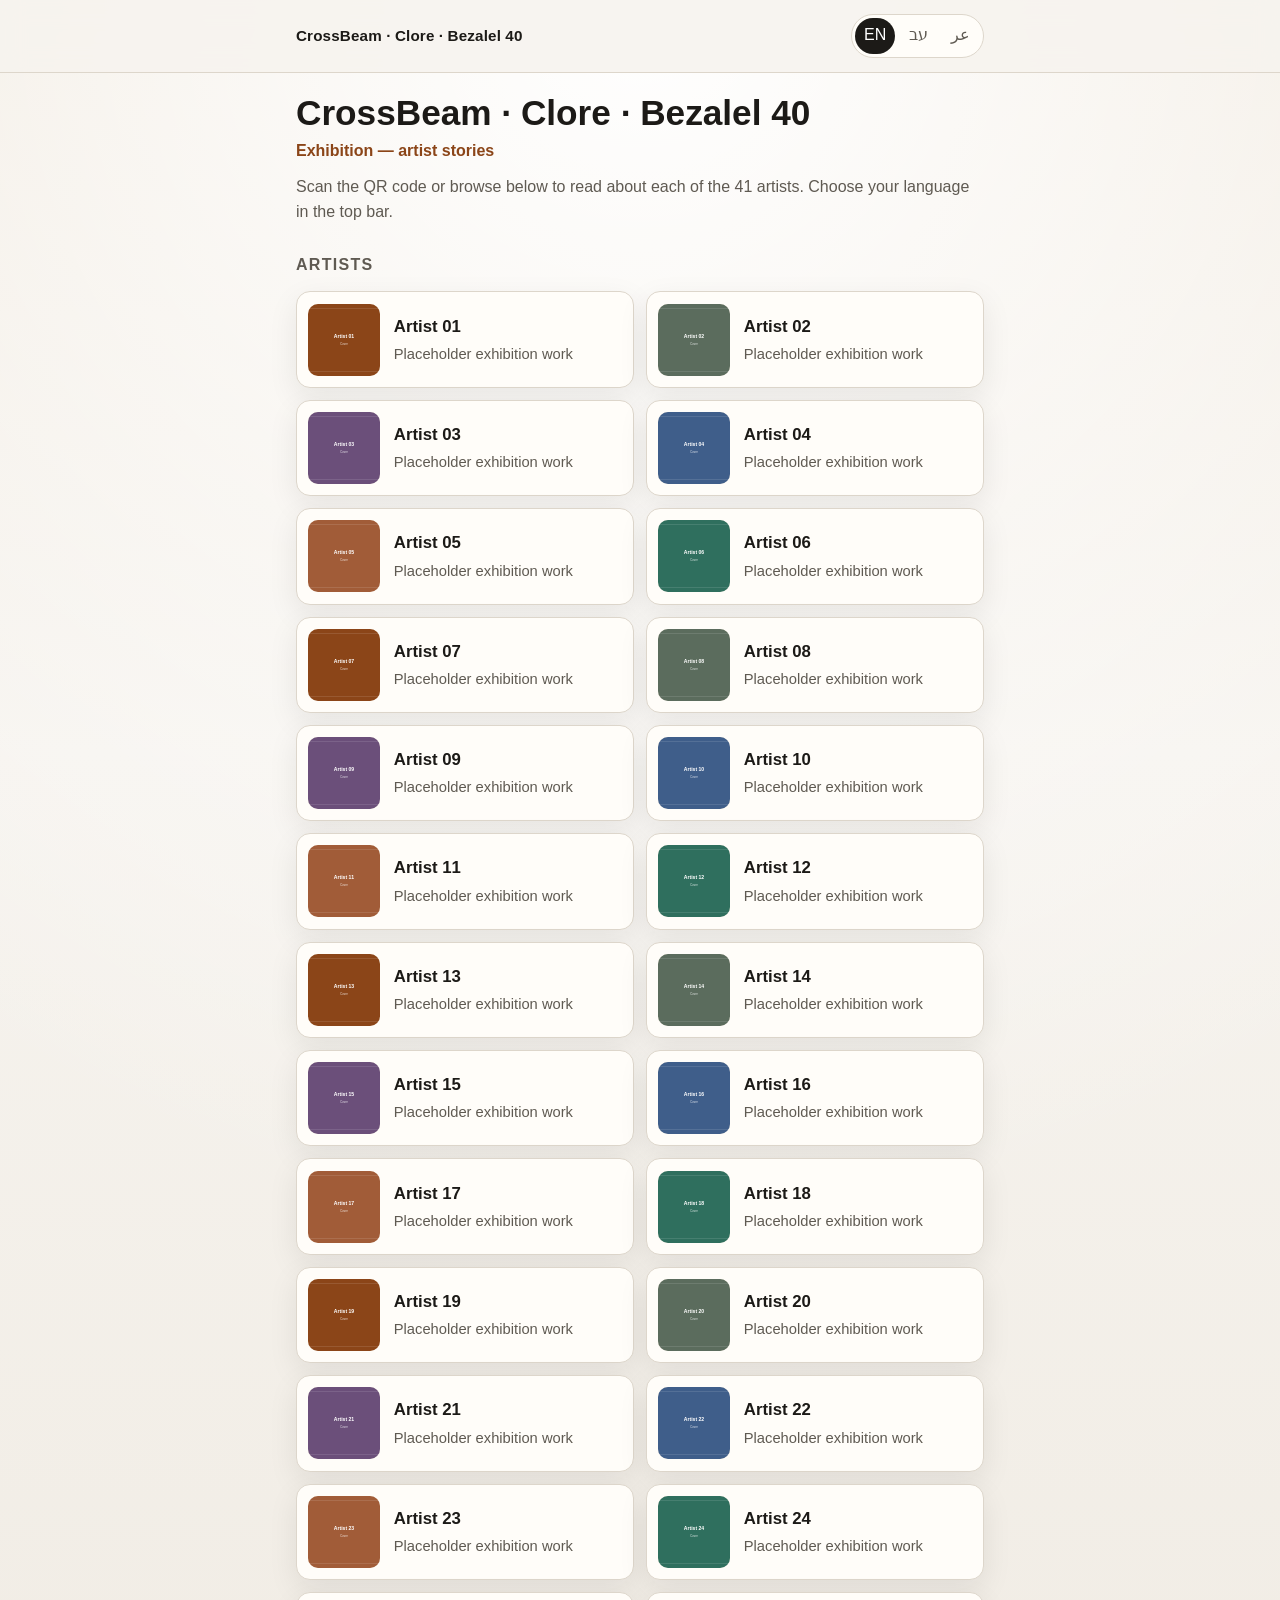
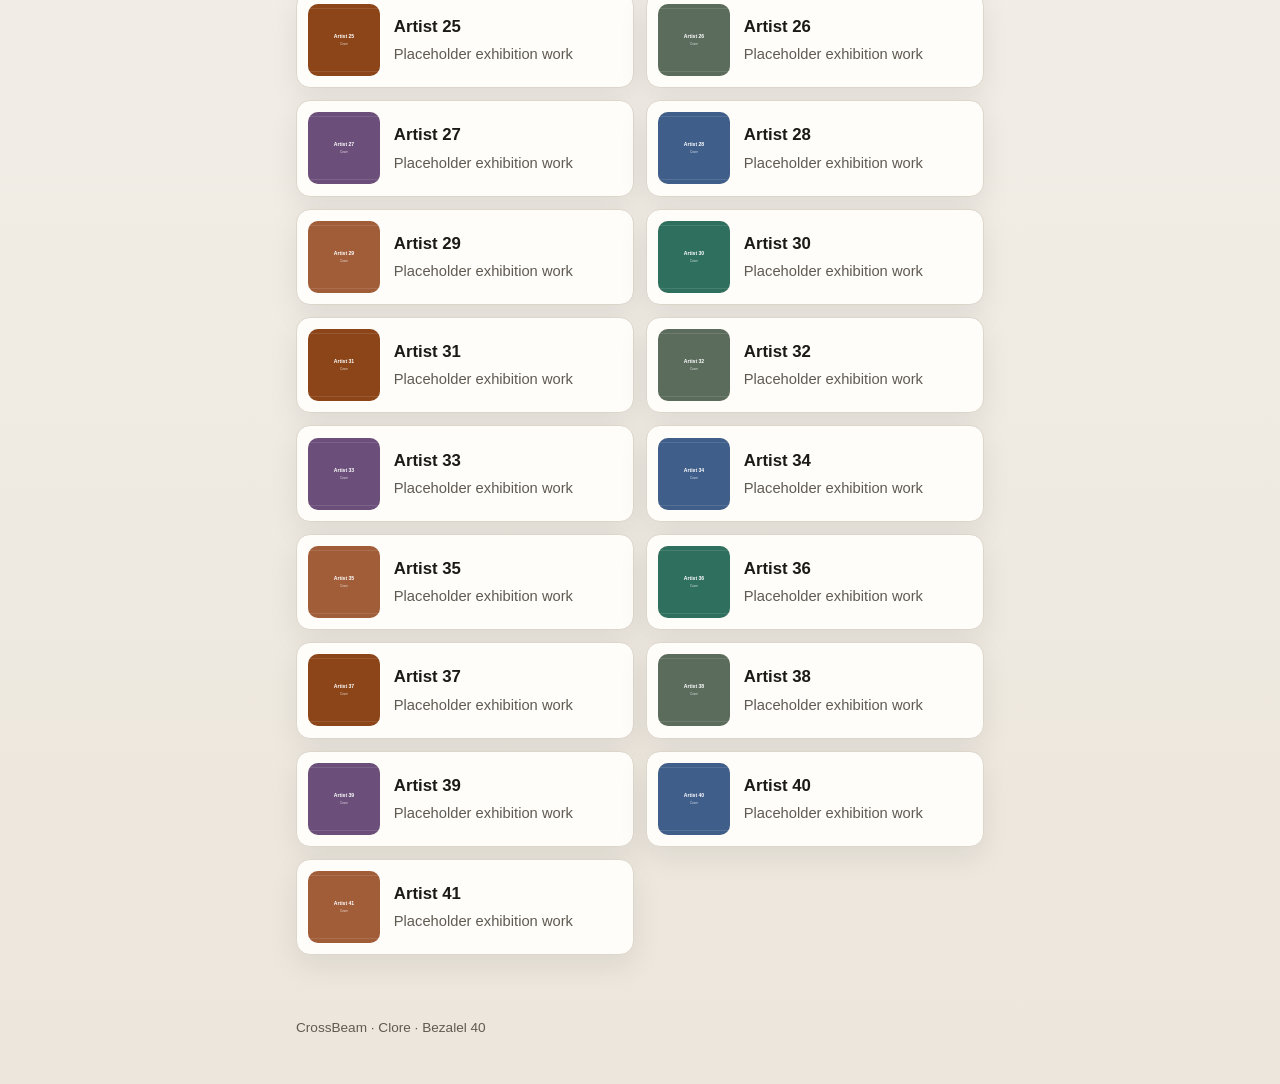
==== index.html @ 84e54af9 "Add exhibition site with multilingual artist pages. Mobile-first public site for 41 placeholder arti" ====
<!DOCTYPE html>
<html lang="en" dir="ltr">
  <head>
    <meta charset="utf-8" />
    <meta name="viewport" content="width=device-width, initial-scale=1" />
    <meta name="description" content="CrossBeam · Clore · Bezalel 40 — exhibition artists" />
    <title>CrossBeam · Clore · Bezalel 40</title>
    <link rel="stylesheet" href="css/styles.css" />
  </head>
  <body>
    <a class="skip-link" href="#main">Skip to content</a>

    <header class="site-header">
      <div class="header-inner">
        <a class="brand" href="./" data-i18n="name">CrossBeam · Clore · Bezalel 40</a>
        <nav class="lang-switch" aria-label="Language">
          <button type="button" data-lang="en" aria-pressed="true">EN</button>
          <button type="button" data-lang="he" aria-pressed="false">עב</button>
          <button type="button" data-lang="ar" aria-pressed="false">عر</button>
        </nav>
      </div>
    </header>

    <main id="main" class="page">
      <p class="loading" data-i18n="loading">Loading…</p>
    </main>

    <footer class="site-footer">
      <p data-i18n="name">CrossBeam · Clore · Bezalel 40</p>
    </footer>

    <script src="js/app.js" type="module"></script>
  </body>
</html>
---- css/styles.css ----
:root {
  --bg: #f6f3ee;
  --surface: #fffdf9;
  --ink: #1c1a17;
  --muted: #5f5a52;
  --line: #ddd6cb;
  --accent: #8b4518;
  --accent-soft: #f0e4d4;
  --radius: 14px;
  --shadow: 0 10px 30px rgba(28, 26, 23, 0.08);
  --max: 720px;
  --font: "Segoe UI", "Helvetica Neue", Arial, "Noto Sans", "Noto Sans Hebrew",
    "Noto Sans Arabic", sans-serif;
}

*,
*::before,
*::after {
  box-sizing: border-box;
}

html {
  scroll-behavior: smooth;
}

body {
  margin: 0;
  min-height: 100vh;
  font-family: var(--font);
  color: var(--ink);
  background:
    radial-gradient(circle at top, #fff 0%, transparent 45%),
    linear-gradient(180deg, #efe7db 0%, var(--bg) 28%, #ece6dc 100%);
  line-height: 1.55;
}

img {
  display: block;
  max-width: 100%;
  height: auto;
}

a {
  color: inherit;
  text-decoration: none;
}

button {
  font: inherit;
}

.skip-link {
  position: absolute;
  inset-inline-start: 1rem;
  top: -3rem;
  background: var(--ink);
  color: white;
  padding: 0.5rem 0.75rem;
  border-radius: 8px;
  z-index: 20;
}

.skip-link:focus {
  top: 1rem;
}

.site-header {
  position: sticky;
  top: 0;
  z-index: 10;
  backdrop-filter: blur(12px);
  background: rgba(246, 243, 238, 0.88);
  border-bottom: 1px solid var(--line);
}

.header-inner {
  max-width: var(--max);
  margin: 0 auto;
  padding: 0.85rem 1rem;
  display: flex;
  align-items: center;
  justify-content: space-between;
  gap: 0.75rem;
}

.brand {
  font-weight: 700;
  font-size: 0.95rem;
  letter-spacing: 0.01em;
}

.lang-switch {
  display: inline-flex;
  gap: 0.25rem;
  padding: 0.2rem;
  border: 1px solid var(--line);
  border-radius: 999px;
  background: var(--surface);
}

.lang-switch button {
  border: 0;
  background: transparent;
  color: var(--muted);
  min-width: 2.4rem;
  padding: 0.35rem 0.55rem;
  border-radius: 999px;
  cursor: pointer;
}

.lang-switch button[aria-pressed="true"] {
  background: var(--ink);
  color: white;
}

.page {
  max-width: var(--max);
  margin: 0 auto;
  padding: 1.25rem 1rem 3rem;
}

.hero {
  margin-bottom: 1.5rem;
}

.hero h1 {
  margin: 0 0 0.35rem;
  font-size: clamp(1.6rem, 6vw, 2.2rem);
  line-height: 1.15;
}

.tagline {
  margin: 0 0 0.75rem;
  color: var(--accent);
  font-weight: 600;
}

.intro {
  margin: 0;
  color: var(--muted);
}

.section-title {
  margin: 1.75rem 0 0.85rem;
  font-size: 1rem;
  text-transform: uppercase;
  letter-spacing: 0.08em;
  color: var(--muted);
}

.artist-grid {
  list-style: none;
  margin: 0;
  padding: 0;
  display: grid;
  gap: 0.75rem;
}

.artist-card {
  display: grid;
  grid-template-columns: 4.5rem 1fr;
  gap: 0.85rem;
  align-items: center;
  padding: 0.7rem;
  background: var(--surface);
  border: 1px solid var(--line);
  border-radius: var(--radius);
  box-shadow: var(--shadow);
}

.artist-card:hover,
.artist-card:focus-visible {
  border-color: #c9b59a;
  outline: none;
}

.artist-card img,
.cover-frame img,
.gallery img {
  width: 100%;
  aspect-ratio: 1;
  object-fit: cover;
  border-radius: 10px;
  background: var(--accent-soft);
}

.artist-card h2 {
  margin: 0 0 0.2rem;
  font-size: 1.05rem;
}

.artist-card p {
  margin: 0;
  color: var(--muted);
  font-size: 0.92rem;
}

.back-link {
  display: inline-flex;
  align-items: center;
  gap: 0.35rem;
  margin-bottom: 1rem;
  color: var(--muted);
  font-size: 0.95rem;
}

.cover-frame {
  margin: 0 0 1.25rem;
  border-radius: calc(var(--radius) + 4px);
  overflow: hidden;
  border: 1px solid var(--line);
  background: var(--accent-soft);
  box-shadow: var(--shadow);
}

.cover-frame img {
  aspect-ratio: 4 / 3;
  border-radius: 0;
}

.artist-page h1 {
  margin: 0 0 0.35rem;
  font-size: clamp(1.7rem, 6vw, 2.4rem);
  line-height: 1.15;
}

.subtitle {
  margin: 0 0 1.25rem;
  color: var(--accent);
  font-size: 1.05rem;
  font-weight: 600;
}

.bio,
.body-text {
  margin: 0 0 1.25rem;
}

.bio {
  padding: 1rem;
  background: var(--surface);
  border: 1px solid var(--line);
  border-radius: var(--radius);
}

.label {
  display: block;
  margin-bottom: 0.35rem;
  font-size: 0.78rem;
  letter-spacing: 0.08em;
  text-transform: uppercase;
  color: var(--muted);
}

.body-text p {
  margin: 0 0 1rem;
}

.gallery {
  display: grid;
  gap: 0.75rem;
}

.gallery img {
  aspect-ratio: 4 / 3;
  border-radius: var(--radius);
  border: 1px solid var(--line);
}

.loading,
.error {
  color: var(--muted);
  padding: 2rem 0;
}

.site-footer {
  max-width: var(--max);
  margin: 0 auto;
  padding: 0 1rem 2rem;
  color: var(--muted);
  font-size: 0.85rem;
}

@media (min-width: 640px) {
  .artist-grid {
    grid-template-columns: 1fr 1fr;
  }

  .gallery {
    grid-template-columns: 1fr 1fr;
  }
}
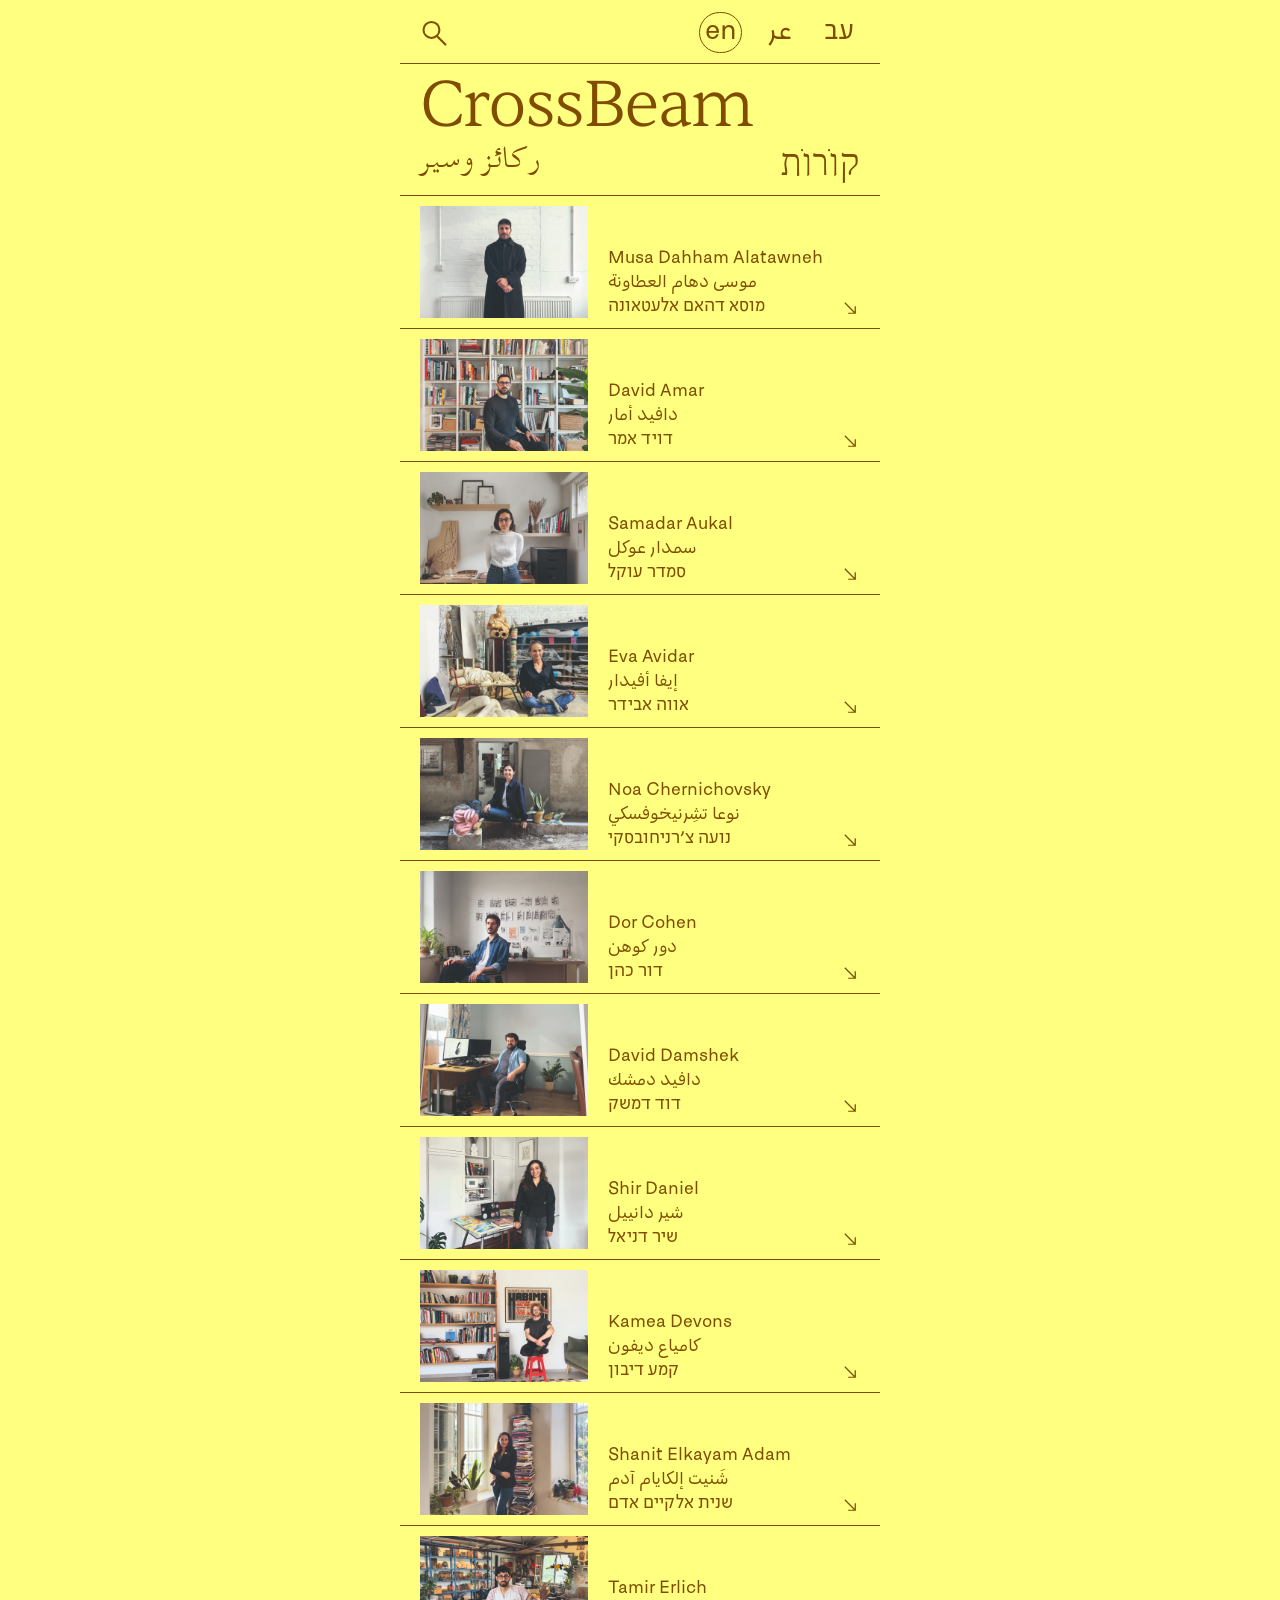
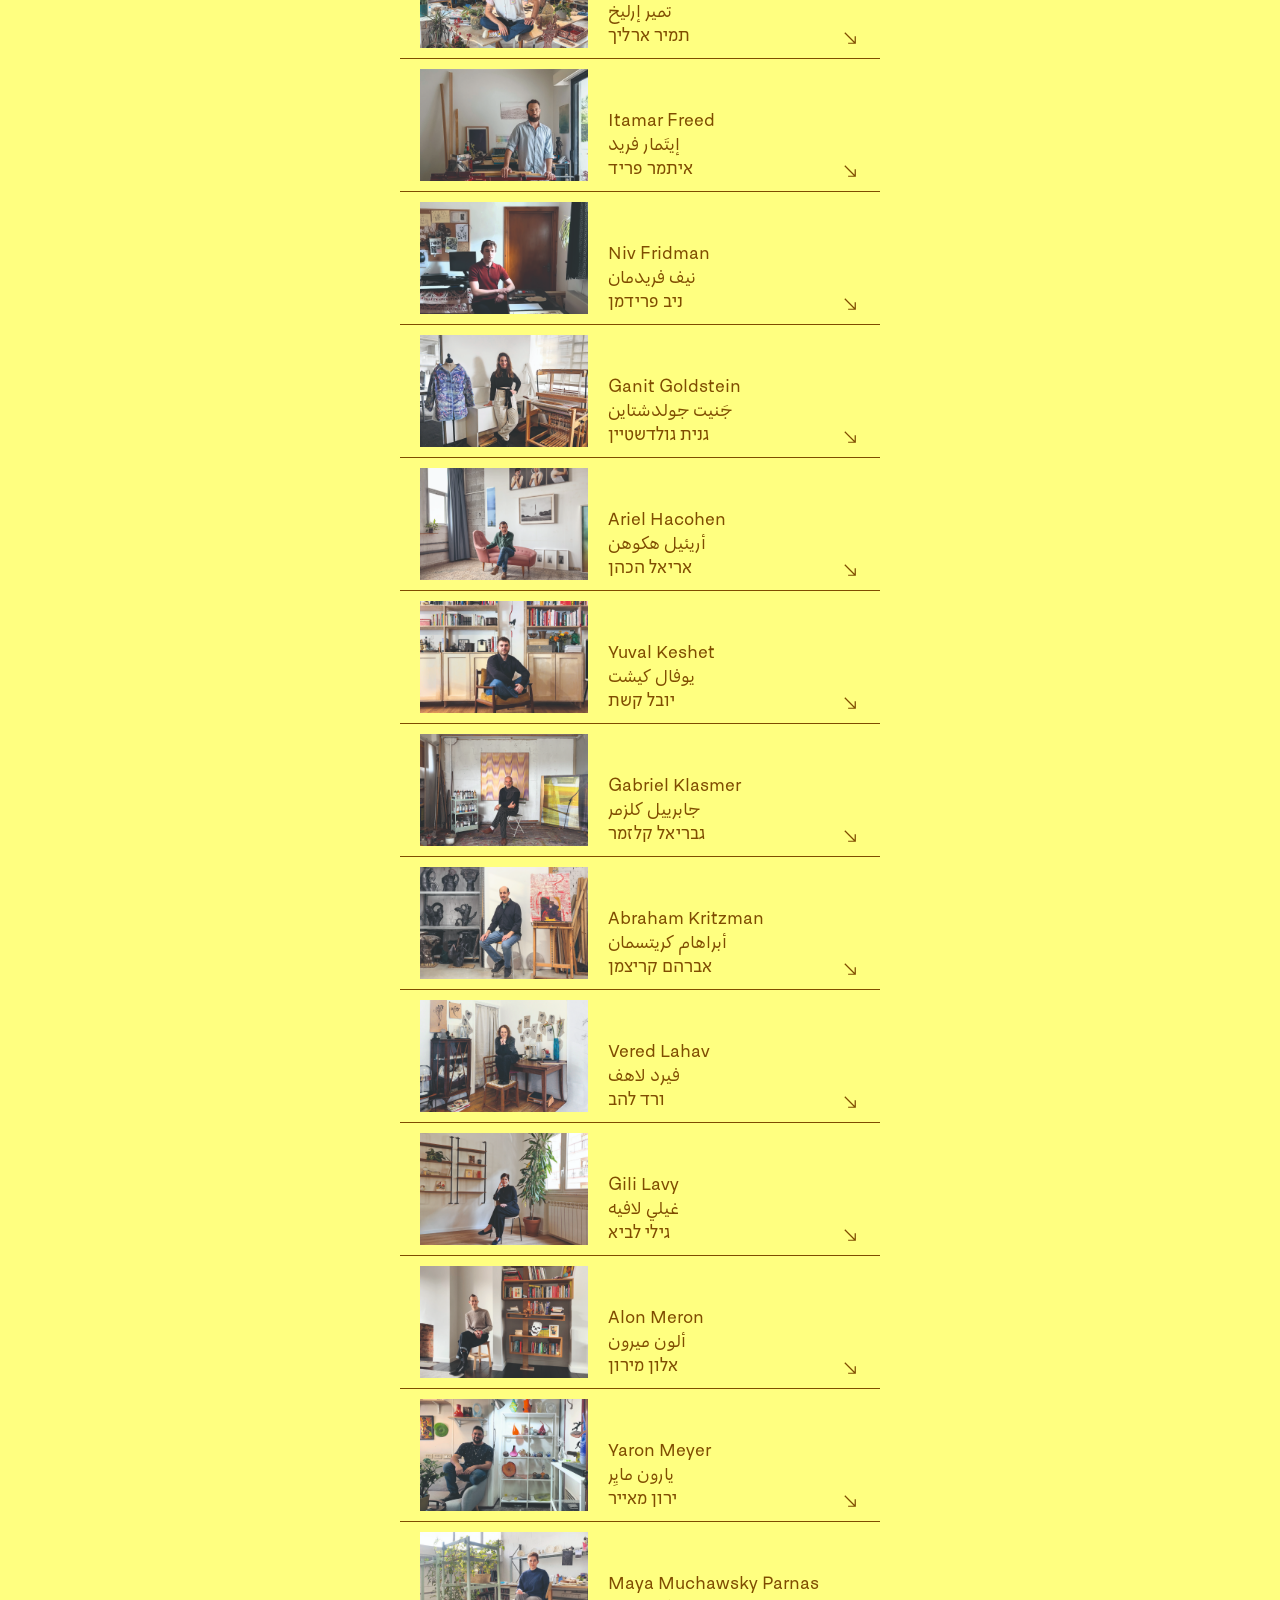
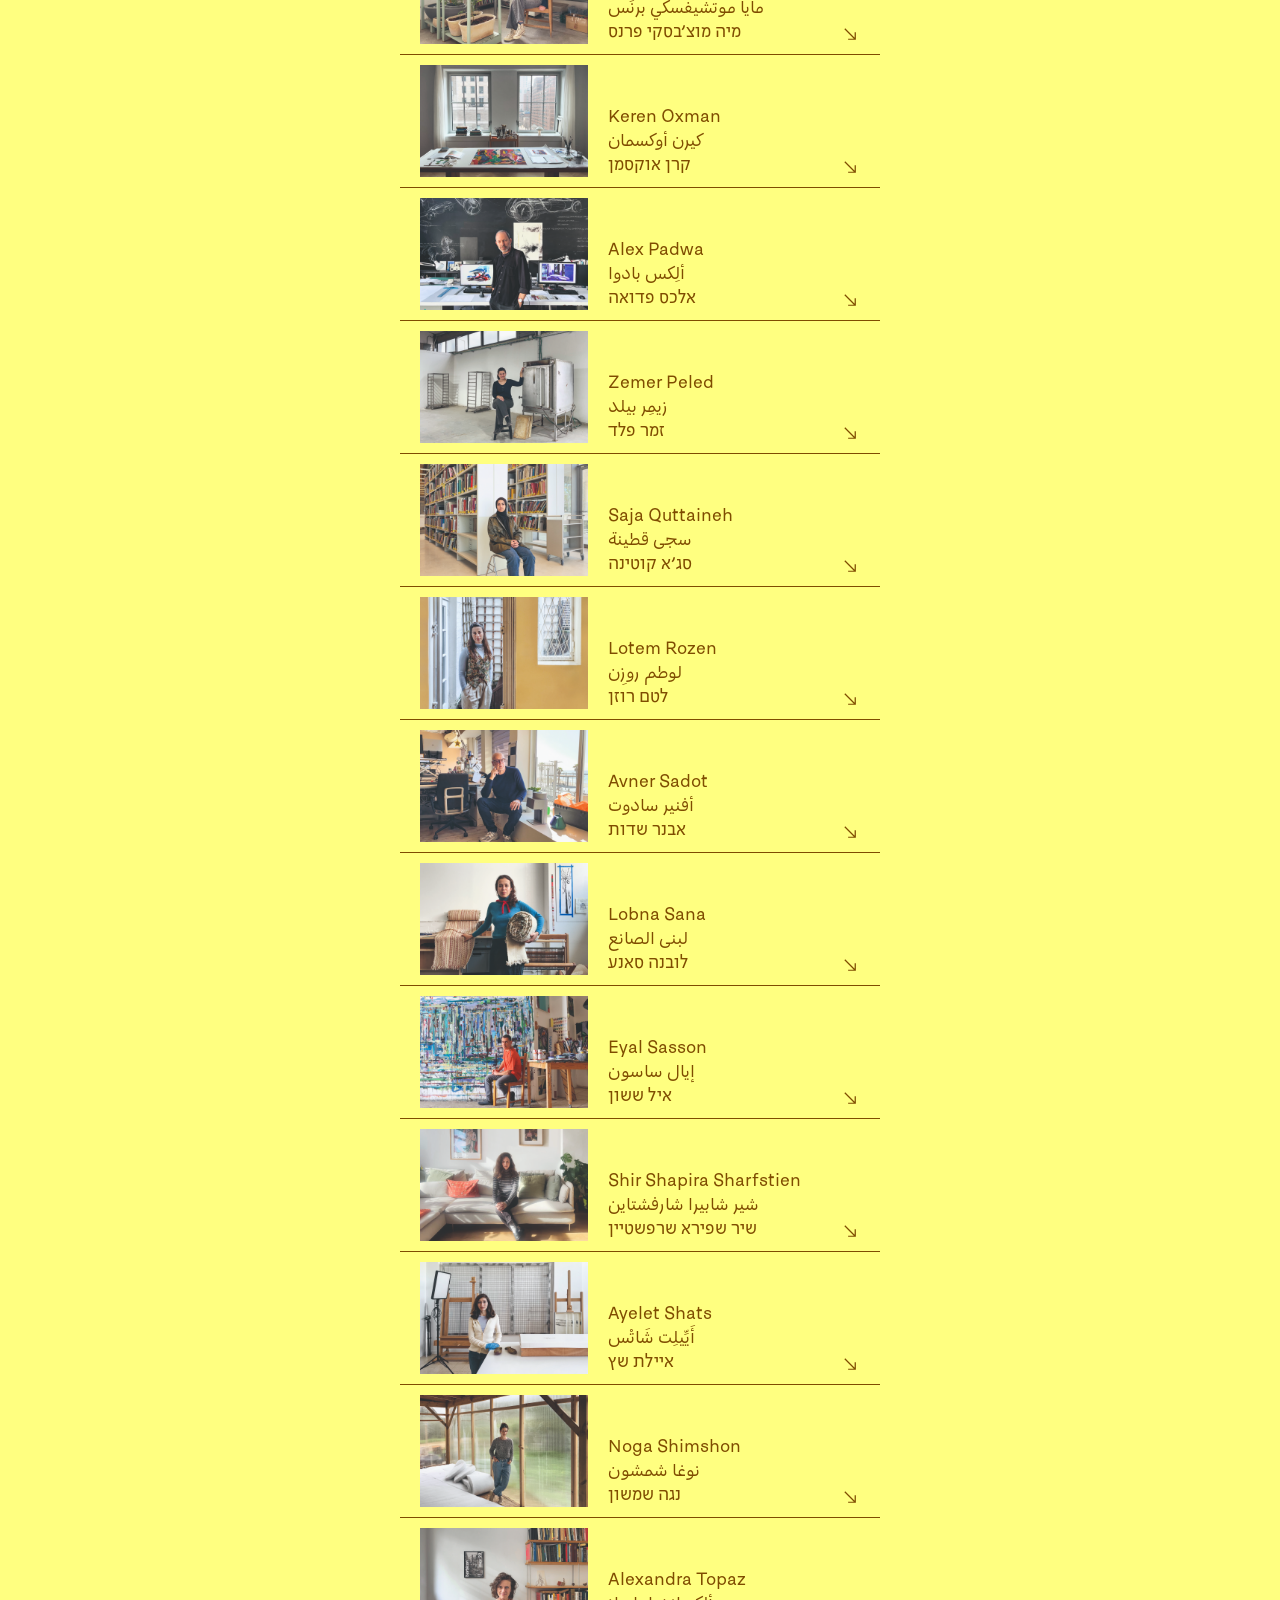
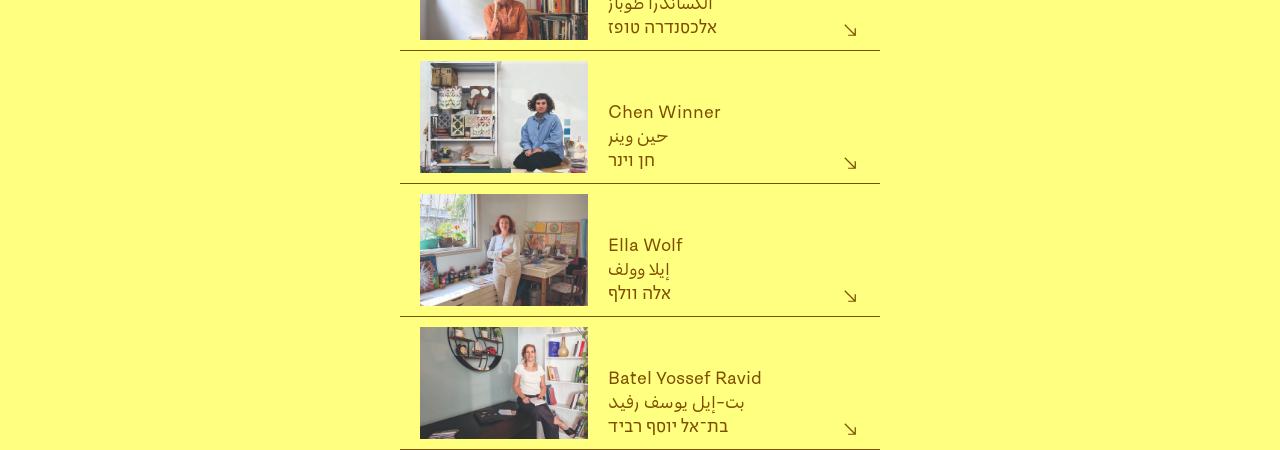
==== commit e1da2105: "Fill the exhibition site from the CB40 book. Replace the placeholder pages with the Figma layout and" ====
--- a/index.html
+++ b/index.html
@@ -1,34 +1,23 @@
 <!DOCTYPE html>
-<html lang="en" dir="ltr">
+<html lang="en">
   <head>
     <meta charset="utf-8" />
-    <meta name="viewport" content="width=device-width, initial-scale=1" />
-    <meta name="description" content="CrossBeam · Clore · Bezalel 40 — exhibition artists" />
-    <title>CrossBeam · Clore · Bezalel 40</title>
+    <meta name="viewport" content="width=device-width, initial-scale=1, viewport-fit=cover" />
+    <meta name="description" content="CrossBeam — Clore Bezalel scholarship artists" />
+    <title>CrossBeam</title>
     <link rel="stylesheet" href="css/styles.css" />
   </head>
   <body>
     <a class="skip-link" href="#main">Skip to content</a>
-
     <header class="site-header">
-      <div class="header-inner">
-        <a class="brand" href="./" data-i18n="name">CrossBeam · Clore · Bezalel 40</a>
-        <nav class="lang-switch" aria-label="Language">
-          <button type="button" data-lang="en" aria-pressed="true">EN</button>
-          <button type="button" data-lang="he" aria-pressed="false">עב</button>
-          <button type="button" data-lang="ar" aria-pressed="false">عر</button>
-        </nav>
-      </div>
+      <div class="header-start" id="header-start"></div>
+      <nav class="lang-switch" aria-label="Language">
+        <button type="button" data-lang="en" aria-pressed="true">en</button>
+        <button type="button" data-lang="ar" aria-pressed="false">عر</button>
+        <button type="button" data-lang="he" aria-pressed="false">עב</button>
+      </nav>
     </header>
-
-    <main id="main" class="page">
-      <p class="loading" data-i18n="loading">Loading…</p>
-    </main>
-
-    <footer class="site-footer">
-      <p data-i18n="name">CrossBeam · Clore · Bezalel 40</p>
-    </footer>
-
+    <main id="main"></main>
     <script src="js/app.js" type="module"></script>
   </body>
 </html>
--- a/css/styles.css
+++ b/css/styles.css
@@ -1,292 +1,290 @@
+@font-face {
+  font-family: "TheBasics Corporate";
+  src: url("../assets/fonts/TheBasics_Corporate-Regular.otf") format("opentype");
+  font-weight: 400;
+  font-style: normal;
+  font-display: swap;
+}
+
+@font-face {
+  font-family: Sentient;
+  src: url("../assets/fonts/Sentient-Light.otf") format("opentype");
+  font-weight: 200;
+  font-style: normal;
+  font-display: swap;
+}
+
+@font-face {
+  font-family: "Romema Spitzer";
+  src: url("../assets/fonts/RomemaSpitzer-Thin.otf") format("opentype");
+  font-weight: 200;
+  font-style: normal;
+  font-display: swap;
+}
+
+@font-face {
+  font-family: "Al Bayan";
+  src: url("../assets/fonts/AlBayan.ttc") format("collection");
+  font-weight: 400;
+  font-style: normal;
+  font-display: swap;
+}
+
 :root {
-  --bg: #f6f3ee;
-  --surface: #fffdf9;
-  --ink: #1c1a17;
-  --muted: #5f5a52;
-  --line: #ddd6cb;
-  --accent: #8b4518;
-  --accent-soft: #f0e4d4;
-  --radius: 14px;
-  --shadow: 0 10px 30px rgba(28, 26, 23, 0.08);
-  --max: 720px;
-  --font: "Segoe UI", "Helvetica Neue", Arial, "Noto Sans", "Noto Sans Hebrew",
-    "Noto Sans Arabic", sans-serif;
-}
-
-*,
-*::before,
-*::after {
-  box-sizing: border-box;
-}
-
-html {
-  scroll-behavior: smooth;
-}
+  --ink: #7f4c00;
+  --yellow: #ffff80;
+  --paper: #ffffff;
+  --ui: "TheBasics Corporate", "Segoe UI", sans-serif;
+  --sentient: Sentient, "Times New Roman", serif;
+  --hebrew: "Romema Spitzer", "TheBasics Corporate", sans-serif;
+  --arabic: "Al Bayan", "TheBasics Corporate", sans-serif;
+}
+
+* { box-sizing: border-box; }
+
+html, body { margin: 0; }
 
 body {
-  margin: 0;
   min-height: 100vh;
-  font-family: var(--font);
   color: var(--ink);
-  background:
-    radial-gradient(circle at top, #fff 0%, transparent 45%),
-    linear-gradient(180deg, #efe7db 0%, var(--bg) 28%, #ece6dc 100%);
-  line-height: 1.55;
-}
-
-img {
-  display: block;
-  max-width: 100%;
-  height: auto;
-}
-
-a {
-  color: inherit;
-  text-decoration: none;
-}
-
-button {
-  font: inherit;
-}
+  background: var(--paper);
+  font-family: var(--ui);
+  font-size: 18px;
+  line-height: 22px;
+}
+
+body.home { background: var(--yellow); }
+
+img { display: block; max-width: 100%; }
+
+button, input { font: inherit; color: inherit; }
+
+a { color: inherit; text-decoration: none; }
 
 .skip-link {
   position: absolute;
-  inset-inline-start: 1rem;
+  left: 1rem;
   top: -3rem;
   background: var(--ink);
   color: white;
-  padding: 0.5rem 0.75rem;
-  border-radius: 8px;
-  z-index: 20;
-}
-
-.skip-link:focus {
-  top: 1rem;
-}
+  padding: 0.4rem 0.7rem;
+}
+
+.skip-link:focus { top: 0.5rem; }
 
 .site-header {
   position: sticky;
   top: 0;
-  z-index: 10;
-  backdrop-filter: blur(12px);
-  background: rgba(246, 243, 238, 0.88);
-  border-bottom: 1px solid var(--line);
-}
-
-.header-inner {
-  max-width: var(--max);
-  margin: 0 auto;
-  padding: 0.85rem 1rem;
+  z-index: 5;
   display: flex;
   align-items: center;
   justify-content: space-between;
-  gap: 0.75rem;
-}
-
-.brand {
-  font-weight: 700;
-  font-size: 0.95rem;
-  letter-spacing: 0.01em;
-}
-
-.lang-switch {
+  gap: 16px;
+  width: min(100%, 480px);
+  margin: 0 auto;
+  padding: calc(12px + env(safe-area-inset-top)) 20px 10px;
+  background: var(--paper);
+}
+
+body.home .site-header { background: var(--yellow); }
+
+.header-start {
+  min-height: 39px;
+  display: flex;
+  align-items: center;
+  flex: 1;
+}
+
+.icon-button, .search-toggle {
+  width: 28px;
+  height: 39px;
+  padding: 0;
+  border: 0;
+  background: transparent;
   display: inline-flex;
-  gap: 0.25rem;
-  padding: 0.2rem;
-  border: 1px solid var(--line);
-  border-radius: 999px;
-  background: var(--surface);
-}
+  align-items: center;
+  justify-content: center;
+  cursor: pointer;
+}
+
+.lang-switch { display: flex; align-items: center; gap: 20px; }
 
 .lang-switch button {
+  border: 1px solid transparent;
+  background: transparent;
+  border-radius: 100px;
+  padding: 0 5px;
+  line-height: 39px;
+  font-size: 28px;
+  cursor: pointer;
+}
+
+.lang-switch button[aria-pressed="true"] { border-color: var(--ink); }
+
+.search-field {
+  width: min(220px, 46vw);
   border: 0;
-  background: transparent;
-  color: var(--muted);
-  min-width: 2.4rem;
-  padding: 0.35rem 0.55rem;
-  border-radius: 999px;
-  cursor: pointer;
-}
-
-.lang-switch button[aria-pressed="true"] {
-  background: var(--ink);
-  color: white;
-}
-
-.page {
-  max-width: var(--max);
-  margin: 0 auto;
-  padding: 1.25rem 1rem 3rem;
-}
-
-.hero {
-  margin-bottom: 1.5rem;
-}
-
-.hero h1 {
-  margin: 0 0 0.35rem;
-  font-size: clamp(1.6rem, 6vw, 2.2rem);
-  line-height: 1.15;
-}
-
-.tagline {
-  margin: 0 0 0.75rem;
-  color: var(--accent);
-  font-weight: 600;
-}
-
-.intro {
-  margin: 0;
-  color: var(--muted);
-}
-
-.section-title {
-  margin: 1.75rem 0 0.85rem;
-  font-size: 1rem;
-  text-transform: uppercase;
-  letter-spacing: 0.08em;
-  color: var(--muted);
-}
-
-.artist-grid {
-  list-style: none;
-  margin: 0;
-  padding: 0;
-  display: grid;
-  gap: 0.75rem;
-}
-
-.artist-card {
-  display: grid;
-  grid-template-columns: 4.5rem 1fr;
-  gap: 0.85rem;
-  align-items: center;
-  padding: 0.7rem;
-  background: var(--surface);
-  border: 1px solid var(--line);
-  border-radius: var(--radius);
-  box-shadow: var(--shadow);
-}
-
-.artist-card:hover,
-.artist-card:focus-visible {
-  border-color: #c9b59a;
+  border-bottom: 1px solid var(--ink);
+  background: transparent;
+  padding: 4px 0;
   outline: none;
 }
 
-.artist-card img,
-.cover-frame img,
+main { width: min(100%, 480px); margin: 0 auto; }
+
+.title-block {
+  border-top: 1px solid var(--ink);
+  border-bottom: 1px solid var(--ink);
+  padding: 16px 20px;
+}
+
+.title-en {
+  margin: 0;
+  font-family: var(--sentient);
+  font-weight: 200;
+  font-size: 66px;
+  line-height: 0.78;
+  letter-spacing: -0.03em;
+}
+
+.title-row {
+  display: flex;
+  justify-content: space-between;
+  align-items: flex-end;
+  gap: 12px;
+  margin-top: 4px;
+}
+
+.title-ar {
+  margin: 0;
+  font-family: var(--arabic);
+  font-size: 40px;
+  line-height: 1.1;
+}
+
+.title-he {
+  margin: 0;
+  font-family: var(--hebrew);
+  font-weight: 200;
+  font-size: 39px;
+  line-height: 1;
+}
+
+.cards { margin: 0; padding: 0; list-style: none; }
+
+.card {
+  display: flex;
+  align-items: flex-end;
+  justify-content: space-between;
+  gap: 12px;
+  padding: 10px 20px;
+  border-bottom: 1px solid var(--ink);
+}
+
+.card-main {
+  display: flex;
+  align-items: flex-end;
+  gap: 20px;
+  min-width: 0;
+}
+
+.card img {
+  width: 140px;
+  height: 96px;
+  object-fit: cover;
+  flex: none;
+  background: #f3e7c4;
+}
+
+.names { display: flex; flex-direction: column; gap: 2px; min-width: 0; }
+
+.names p { margin: 0; font-size: 18px; line-height: 22px; font-family: var(--ui); }
+
+.arrow { flex: none; }
+
+.empty {
+  padding: 28px 20px;
+  margin: 0;
+}
+
+.artist-name {
+  margin: 0;
+  border-top: 1px solid var(--ink);
+  border-bottom: 1px solid var(--ink);
+  padding: 16px 20px 14px;
+  font-size: 42px;
+  line-height: 0.95;
+  font-weight: 200;
+}
+
+.artist-name.en { font-family: var(--sentient); }
+.artist-name.he { font-family: var(--hebrew); }
+.artist-name.ar { font-family: var(--arabic); }
+
+.portrait-wrap, .bio, .identity { border-bottom: 1px solid var(--ink); }
+
+.portrait-wrap { padding: 10px 20px; }
+
+.portrait-wrap img {
+  width: 100%;
+  height: 240px;
+  object-fit: cover;
+  background: #f3e7c4;
+}
+
+.bio, .identity { padding: 16px 20px; }
+
+.bio p, .born, .school-copy p { margin: 0; }
+
+.identity { display: flex; flex-direction: column; gap: 15px; }
+
+.school { display: flex; gap: 30px; align-items: flex-start; }
+
+.school + .school { margin-top: 10px; }
+
+.school-name { text-decoration: underline; text-underline-offset: 2px; }
+
+.body-text { padding: 40px 20px; }
+
+.body-text p { margin: 0 0 20px; line-height: 24px; }
+
+.body-text p:last-child { margin-bottom: 0; }
+
+.gallery {
+  position: relative;
+  border-bottom: 1px solid var(--ink);
+  padding: 10px 20px 28px;
+}
+
 .gallery img {
   width: 100%;
-  aspect-ratio: 1;
-  object-fit: cover;
-  border-radius: 10px;
-  background: var(--accent-soft);
-}
-
-.artist-card h2 {
-  margin: 0 0 0.2rem;
-  font-size: 1.05rem;
-}
-
-.artist-card p {
-  margin: 0;
-  color: var(--muted);
-  font-size: 0.92rem;
-}
-
-.back-link {
-  display: inline-flex;
-  align-items: center;
-  gap: 0.35rem;
-  margin-bottom: 1rem;
-  color: var(--muted);
-  font-size: 0.95rem;
-}
-
-.cover-frame {
-  margin: 0 0 1.25rem;
-  border-radius: calc(var(--radius) + 4px);
-  overflow: hidden;
-  border: 1px solid var(--line);
-  background: var(--accent-soft);
-  box-shadow: var(--shadow);
-}
-
-.cover-frame img {
-  aspect-ratio: 4 / 3;
-  border-radius: 0;
-}
-
-.artist-page h1 {
-  margin: 0 0 0.35rem;
-  font-size: clamp(1.7rem, 6vw, 2.4rem);
-  line-height: 1.15;
-}
-
-.subtitle {
-  margin: 0 0 1.25rem;
-  color: var(--accent);
-  font-size: 1.05rem;
-  font-weight: 600;
-}
-
-.bio,
-.body-text {
-  margin: 0 0 1.25rem;
-}
-
-.bio {
-  padding: 1rem;
-  background: var(--surface);
-  border: 1px solid var(--line);
-  border-radius: var(--radius);
-}
-
-.label {
-  display: block;
-  margin-bottom: 0.35rem;
-  font-size: 0.78rem;
-  letter-spacing: 0.08em;
-  text-transform: uppercase;
-  color: var(--muted);
-}
-
-.body-text p {
-  margin: 0 0 1rem;
-}
-
-.gallery {
-  display: grid;
-  gap: 0.75rem;
-}
-
-.gallery img {
-  aspect-ratio: 4 / 3;
-  border-radius: var(--radius);
-  border: 1px solid var(--line);
-}
-
-.loading,
-.error {
-  color: var(--muted);
-  padding: 2rem 0;
-}
-
-.site-footer {
-  max-width: var(--max);
+  height: auto;
+  max-height: 78vh;
+  object-fit: contain;
   margin: 0 auto;
-  padding: 0 1rem 2rem;
-  color: var(--muted);
-  font-size: 0.85rem;
-}
-
-@media (min-width: 640px) {
-  .artist-grid {
-    grid-template-columns: 1fr 1fr;
-  }
-
-  .gallery {
-    grid-template-columns: 1fr 1fr;
-  }
-}
+  background: #f7f7f7;
+}
+
+.gallery-nav {
+  position: absolute;
+  top: 50%;
+  transform: translateY(-50%);
+  width: 44px;
+  height: 44px;
+  border: 0;
+  background: transparent;
+  font-size: 28px;
+  line-height: 1;
+  cursor: pointer;
+  color: var(--ink);
+}
+
+.gallery-nav.prev { left: 12px; }
+.gallery-nav.next { right: 12px; }
+
+.gallery-nav:disabled { opacity: 0.25; cursor: default; }
+
+@media (min-width: 720px) {
+  .card img { width: 168px; height: 112px; }
+  .portrait-wrap img { height: 320px; }
+}
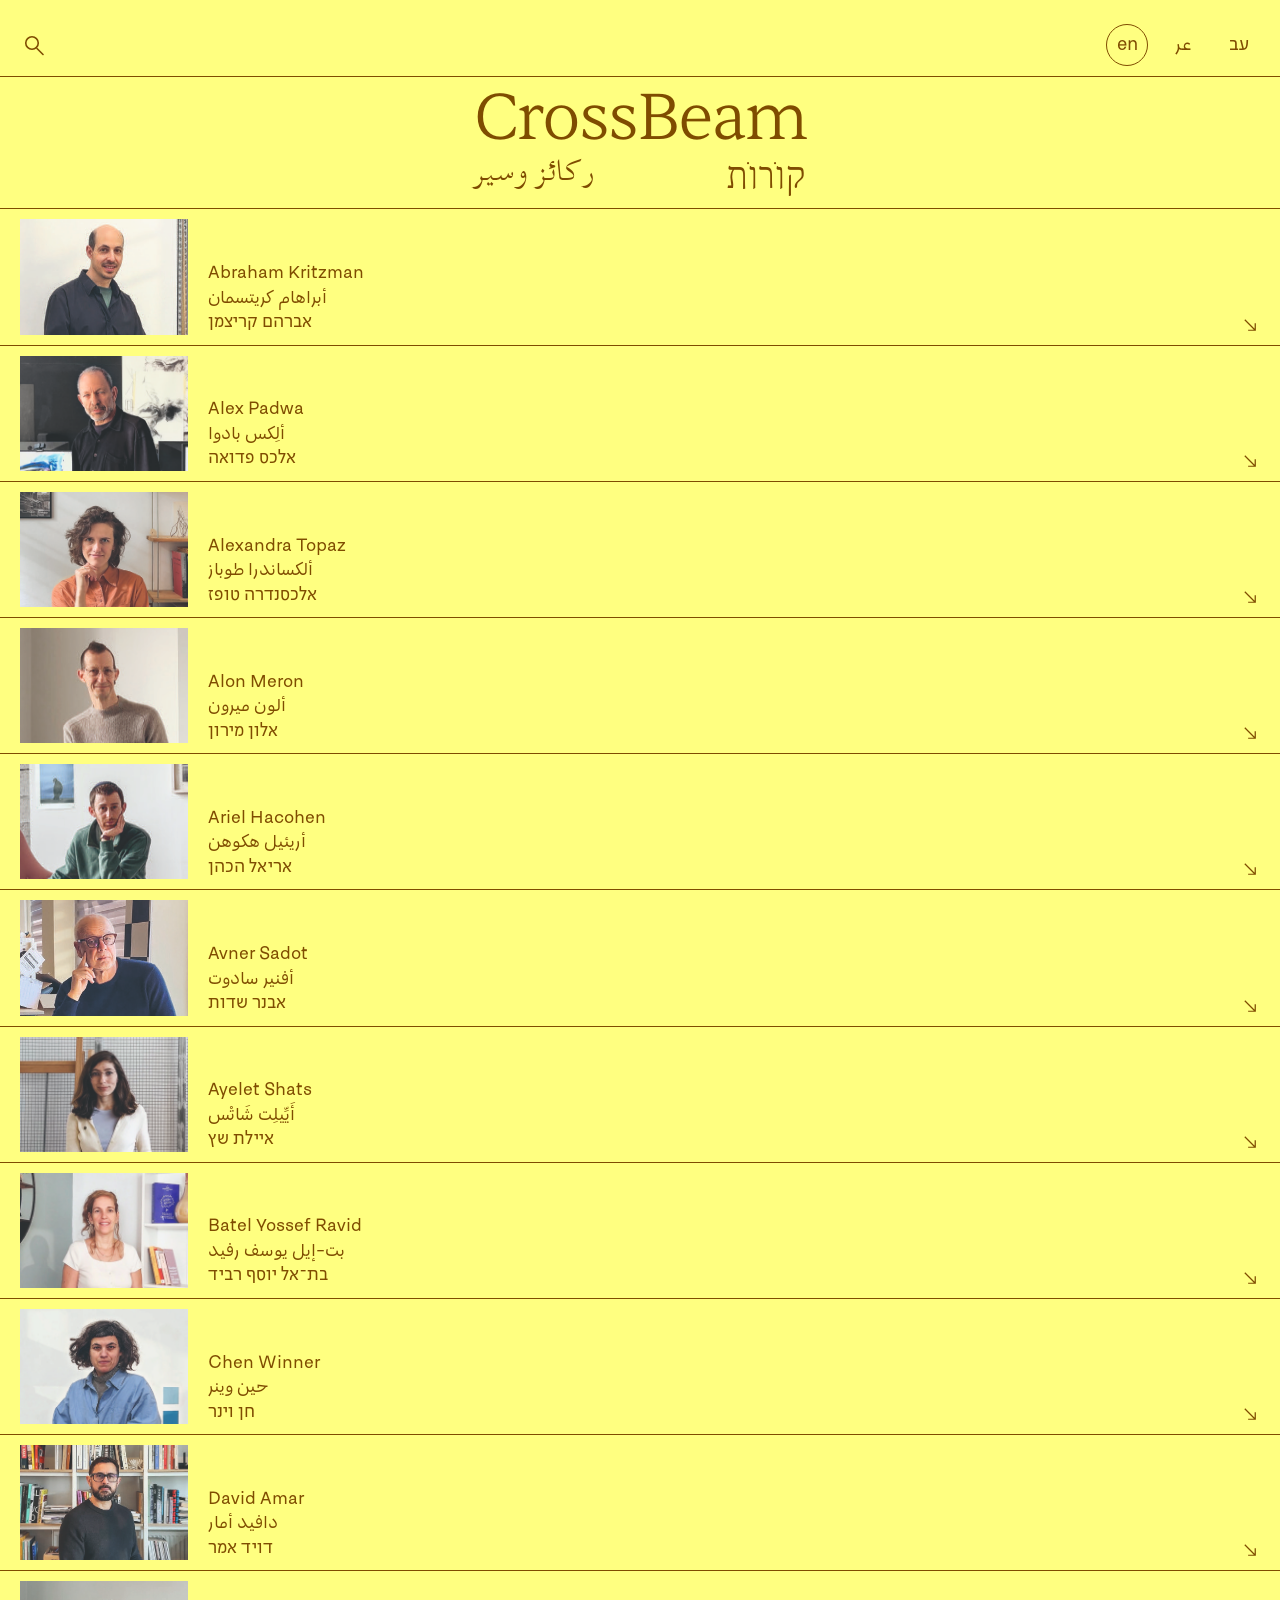
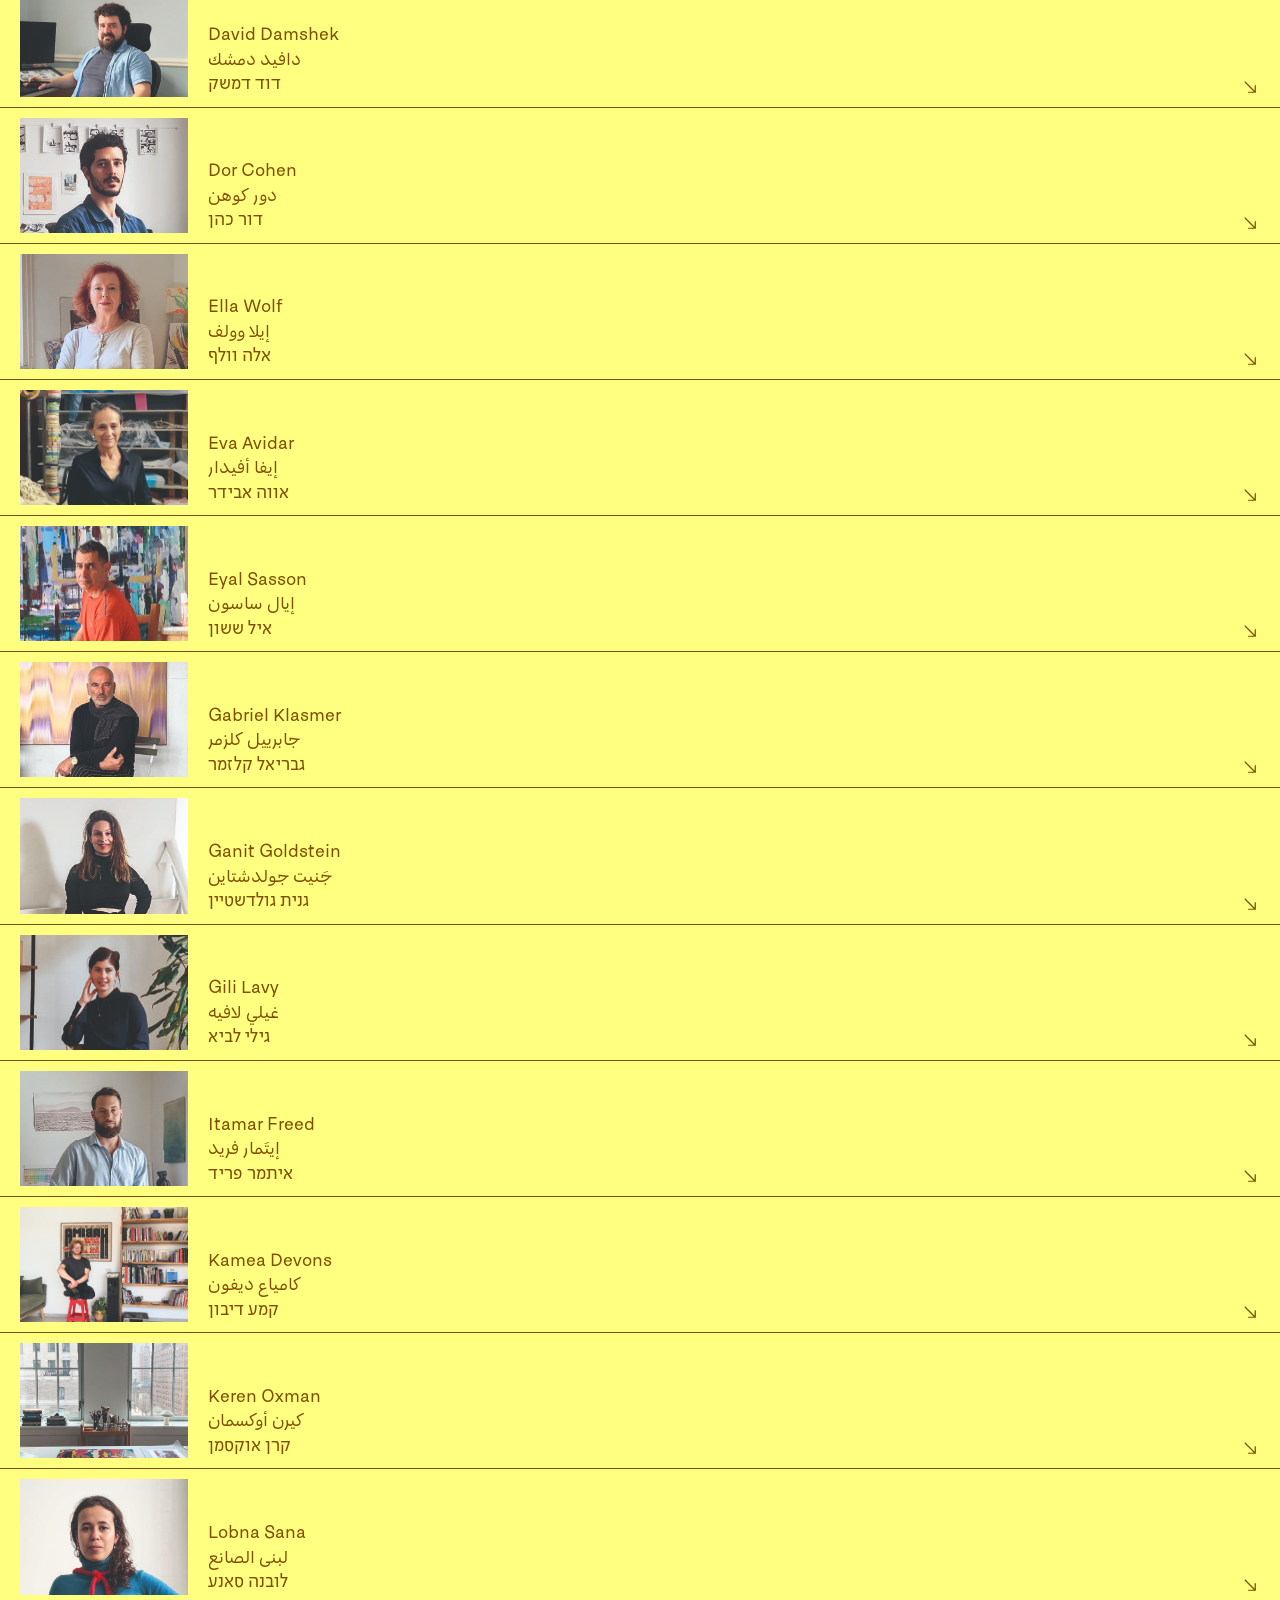
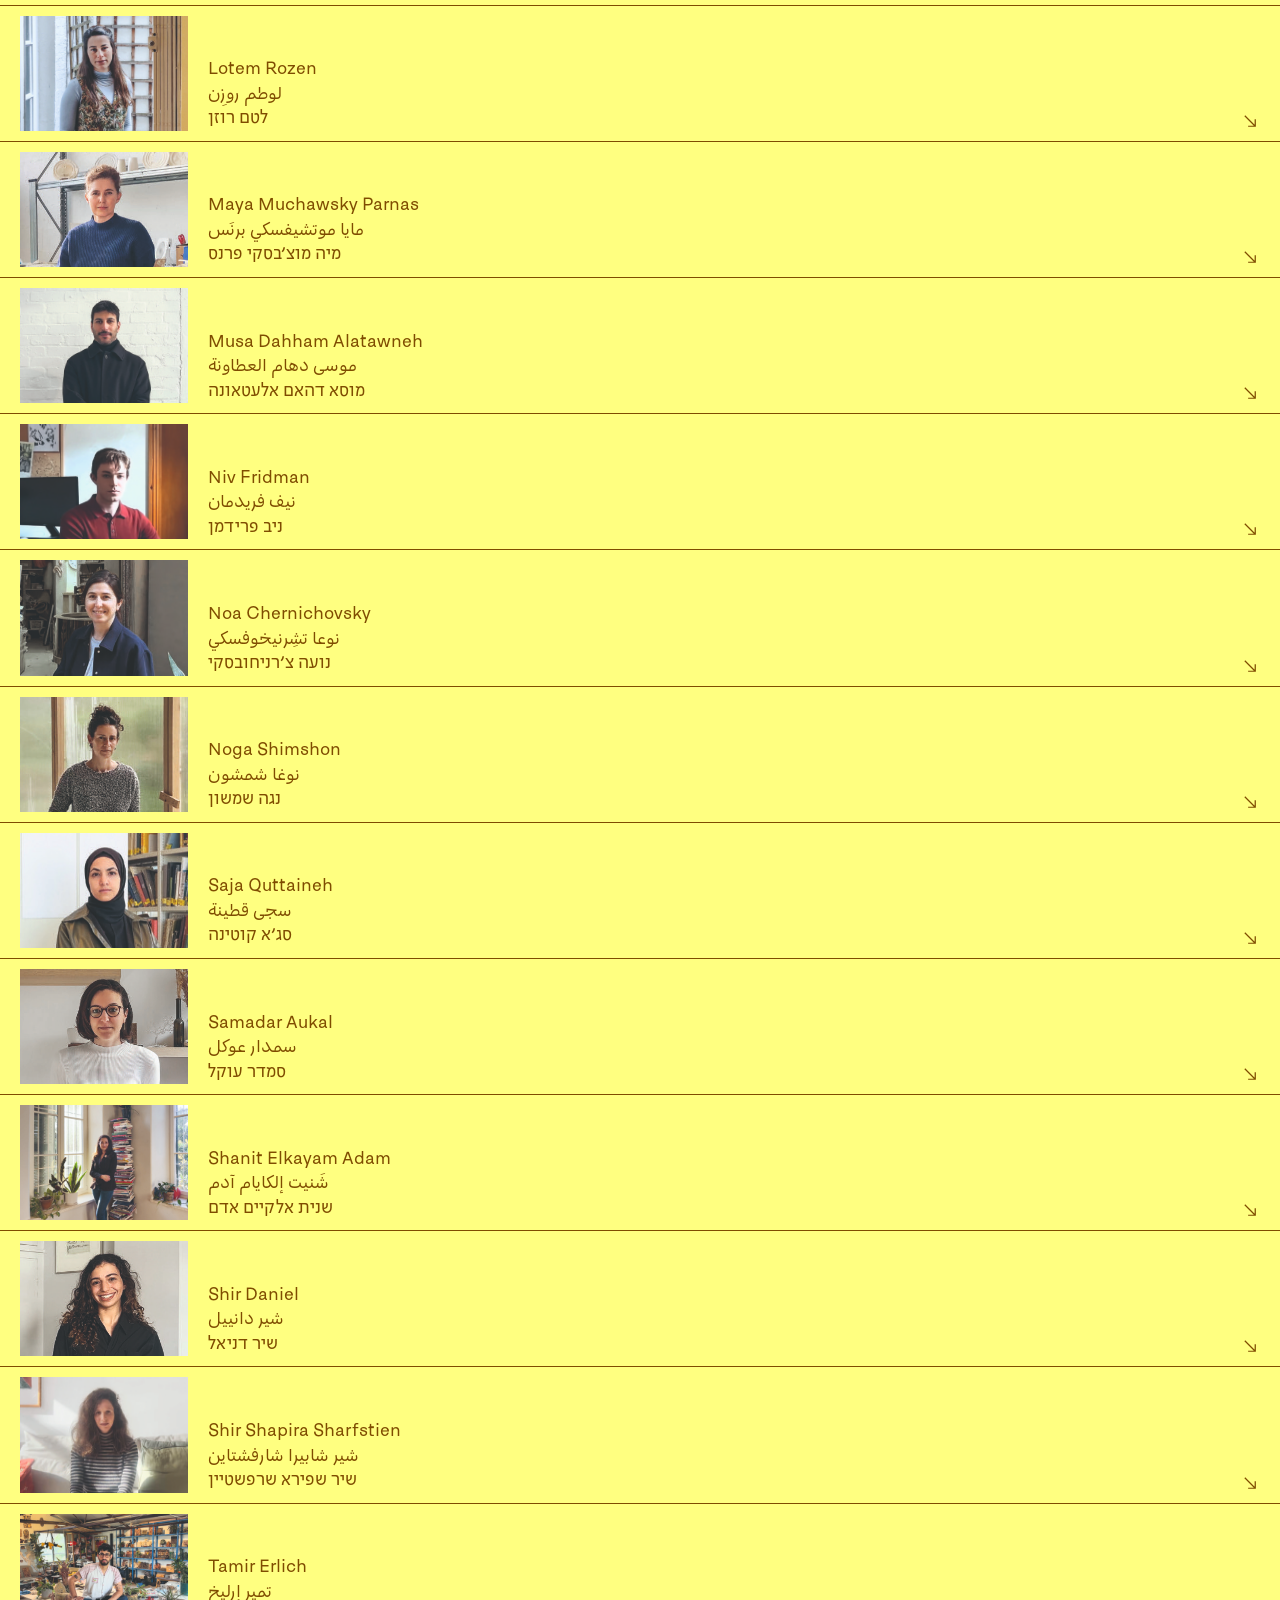
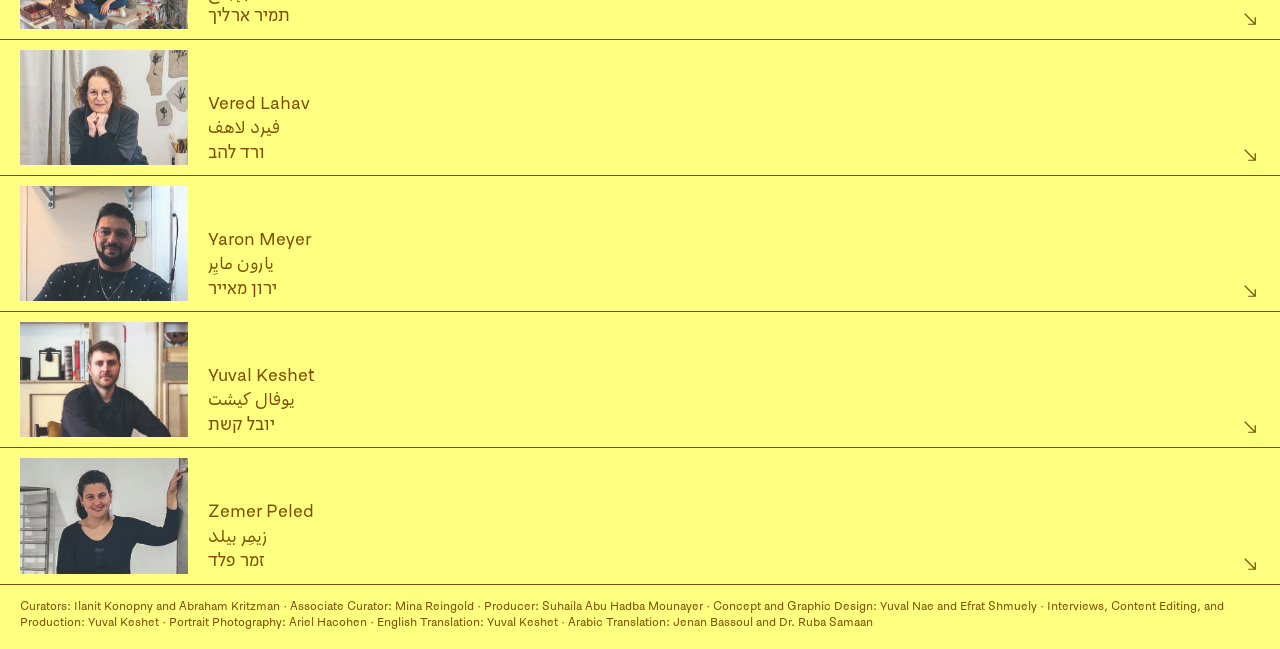
==== commit 2cf79f89: "Add index card images, slide-free page changes, and book credits footer - Index uses cropped card.jp" ====
--- a/index.html
+++ b/index.html
@@ -18,6 +18,7 @@
       </nav>
     </header>
     <main id="main"></main>
+    <footer class="site-footer" id="site-footer"></footer>
     <script src="js/app.js" type="module"></script>
   </body>
 </html>
--- a/css/styles.css
+++ b/css/styles.css
@@ -42,7 +42,7 @@
 
 * { box-sizing: border-box; }
 
-html, body { margin: 0; }
+html, body { margin: 0; max-width: 100%; overflow-x: clip; }
 
 body {
   min-height: 100vh;
@@ -82,22 +82,27 @@
   gap: 16px;
   width: min(100%, 480px);
   margin: 0 auto;
-  padding: calc(12px + env(safe-area-inset-top)) 20px 10px;
+  padding: calc(24px + env(safe-area-inset-top)) 20px 10px;
   background: var(--paper);
-}
-
-body.home .site-header { background: var(--yellow); }
+  border-bottom: 1px solid var(--ink);
+  direction: ltr;
+}
+
+body.home .site-header {
+  width: 100%;
+  background: var(--yellow);
+}
 
 .header-start {
-  min-height: 39px;
+  min-height: 32px;
   display: flex;
   align-items: center;
   flex: 1;
 }
 
-.icon-button, .search-toggle {
-  width: 28px;
-  height: 39px;
+.icon-button {
+  min-width: 28px;
+  height: 32px;
   padding: 0;
   border: 0;
   background: transparent;
@@ -107,15 +112,30 @@
   cursor: pointer;
 }
 
-.lang-switch { display: flex; align-items: center; gap: 20px; }
+.icon-button svg,
+.search-toggle {
+  width: 22px;
+  height: 22px;
+  display: block;
+}
+
+.back-button svg { width: 26px; height: 26px; }
+
+.lang-switch { display: flex; align-items: center; gap: 14px; direction: ltr; }
 
 .lang-switch button {
+  width: 42px;
+  height: 42px;
+  padding: 0;
   border: 1px solid transparent;
+  border-radius: 50%;
   background: transparent;
-  border-radius: 100px;
-  padding: 0 5px;
-  line-height: 39px;
-  font-size: 28px;
+  display: inline-flex;
+  align-items: center;
+  justify-content: center;
+  flex: none;
+  font-size: 19px;
+  line-height: 1;
   cursor: pointer;
 }
 
@@ -132,19 +152,39 @@
 
 main { width: min(100%, 480px); margin: 0 auto; }
 
+body.home main { width: 100%; }
+
+.site-footer {
+  width: min(100%, 480px);
+  margin: 0 auto;
+  padding: 14px 20px calc(18px + env(safe-area-inset-bottom));
+  font-size: 12px;
+  line-height: 16px;
+}
+
+body.home .site-footer { width: 100%; }
+
 .title-block {
-  border-top: 1px solid var(--ink);
+  display: flex;
+  justify-content: center;
   border-bottom: 1px solid var(--ink);
   padding: 16px 20px;
+  direction: ltr;
+}
+
+.title-lockup {
+  display: grid;
+  max-width: 100%;
 }
 
 .title-en {
   margin: 0;
   font-family: var(--sentient);
   font-weight: 200;
-  font-size: 66px;
+  font-size: min(66px, calc((100vw - 40px) / 5.1));
   line-height: 0.78;
   letter-spacing: -0.03em;
+  text-align: center;
 }
 
 .title-row {
@@ -152,13 +192,15 @@
   justify-content: space-between;
   align-items: flex-end;
   gap: 12px;
+  width: 0;
+  min-width: 100%;
   margin-top: 4px;
 }
 
 .title-ar {
   margin: 0;
   font-family: var(--arabic);
-  font-size: 40px;
+  font-size: min(40px, calc((100vw - 40px) / 8.4));
   line-height: 1.1;
 }
 
@@ -166,8 +208,9 @@
   margin: 0;
   font-family: var(--hebrew);
   font-weight: 200;
-  font-size: 39px;
+  font-size: min(39px, calc((100vw - 40px) / 8.6));
   line-height: 1;
+  text-align: right;
 }
 
 .cards { margin: 0; padding: 0; list-style: none; }
@@ -179,6 +222,7 @@
   gap: 12px;
   padding: 10px 20px;
   border-bottom: 1px solid var(--ink);
+  min-width: 0;
 }
 
 .card-main {
@@ -189,16 +233,27 @@
 }
 
 .card img {
-  width: 140px;
-  height: 96px;
+  width: clamp(88px, 28vw, 140px);
+  aspect-ratio: 140 / 96;
+  height: auto;
   object-fit: cover;
+  object-position: center;
   flex: none;
   background: #f3e7c4;
 }
 
 .names { display: flex; flex-direction: column; gap: 2px; min-width: 0; }
 
-.names p { margin: 0; font-size: 18px; line-height: 22px; font-family: var(--ui); }
+.names p {
+  margin: 0;
+  font-size: 18px;
+  line-height: 1.25;
+  font-family: var(--ui);
+  text-align: start;
+  overflow-wrap: anywhere;
+}
+
+[dir="rtl"] .arrow { transform: scaleX(-1); }
 
 .arrow { flex: none; }
 
@@ -209,7 +264,6 @@
 
 .artist-name {
   margin: 0;
-  border-top: 1px solid var(--ink);
   border-bottom: 1px solid var(--ink);
   padding: 16px 20px 14px;
   font-size: 42px;
@@ -223,7 +277,7 @@
 
 .portrait-wrap, .bio, .identity { border-bottom: 1px solid var(--ink); }
 
-.portrait-wrap { padding: 10px 20px; }
+.portrait-wrap { padding: 20px; }
 
 .portrait-wrap img {
   width: 100%;
@@ -238,11 +292,27 @@
 
 .identity { display: flex; flex-direction: column; gap: 15px; }
 
-.school { display: flex; gap: 30px; align-items: flex-start; }
+.school {
+  display: grid;
+  grid-template-columns: auto minmax(0, 1fr);
+  column-gap: 30px;
+  align-items: baseline;
+}
 
 .school + .school { margin-top: 10px; }
 
-.school-name { text-decoration: underline; text-underline-offset: 2px; }
+.school p { margin: 0; line-height: 22px; }
+
+.year { grid-column: 1; grid-row: 1; }
+
+.school-name {
+  grid-column: 2;
+  grid-row: 1;
+  text-decoration: underline;
+  text-underline-offset: 2px;
+}
+
+.school-dept { grid-column: 2; grid-row: 2; }
 
 .body-text { padding: 40px 20px; }
 
@@ -252,39 +322,66 @@
 
 .gallery {
   position: relative;
-  border-bottom: 1px solid var(--ink);
-  padding: 10px 20px 28px;
-}
-
-.gallery img {
+  direction: ltr;
+  border-bottom: 1px solid var(--ink);
+  padding: 20px 0 28px;
+}
+
+.gallery-viewport {
+  margin-inline: 36px;
+  overflow: hidden;
+  aspect-ratio: 4 / 5;
+  max-height: 82vh;
+  touch-action: pan-y;
+  background: var(--paper);
+}
+
+.gallery-track {
+  display: flex;
+  height: 100%;
+  will-change: transform;
+}
+
+.gallery-track img {
+  flex: 0 0 100%;
   width: 100%;
-  height: auto;
-  max-height: 78vh;
+  height: 100%;
+  max-width: none;
+  max-height: none;
   object-fit: contain;
-  margin: 0 auto;
-  background: #f7f7f7;
+  object-position: center;
+  user-select: none;
+  -webkit-user-drag: none;
 }
 
 .gallery-nav {
   position: absolute;
   top: 50%;
   transform: translateY(-50%);
-  width: 44px;
+  width: 32px;
   height: 44px;
   border: 0;
   background: transparent;
-  font-size: 28px;
-  line-height: 1;
+  padding: 0;
+  display: inline-flex;
+  align-items: center;
+  justify-content: center;
   cursor: pointer;
   color: var(--ink);
-}
-
-.gallery-nav.prev { left: 12px; }
-.gallery-nav.next { right: 12px; }
-
-.gallery-nav:disabled { opacity: 0.25; cursor: default; }
+  direction: ltr;
+}
+
+.gallery-nav.prev { left: 2px; }
+.gallery-nav.next { right: 2px; }
+
+.gallery-nav svg { width: 22px; height: 22px; display: block; }
+
+@media (prefers-reduced-motion: reduce) {
+  .gallery-track,
+  main { transition: none !important; }
+}
 
 @media (min-width: 720px) {
-  .card img { width: 168px; height: 112px; }
+  .card img { width: 168px; }
   .portrait-wrap img { height: 320px; }
 }
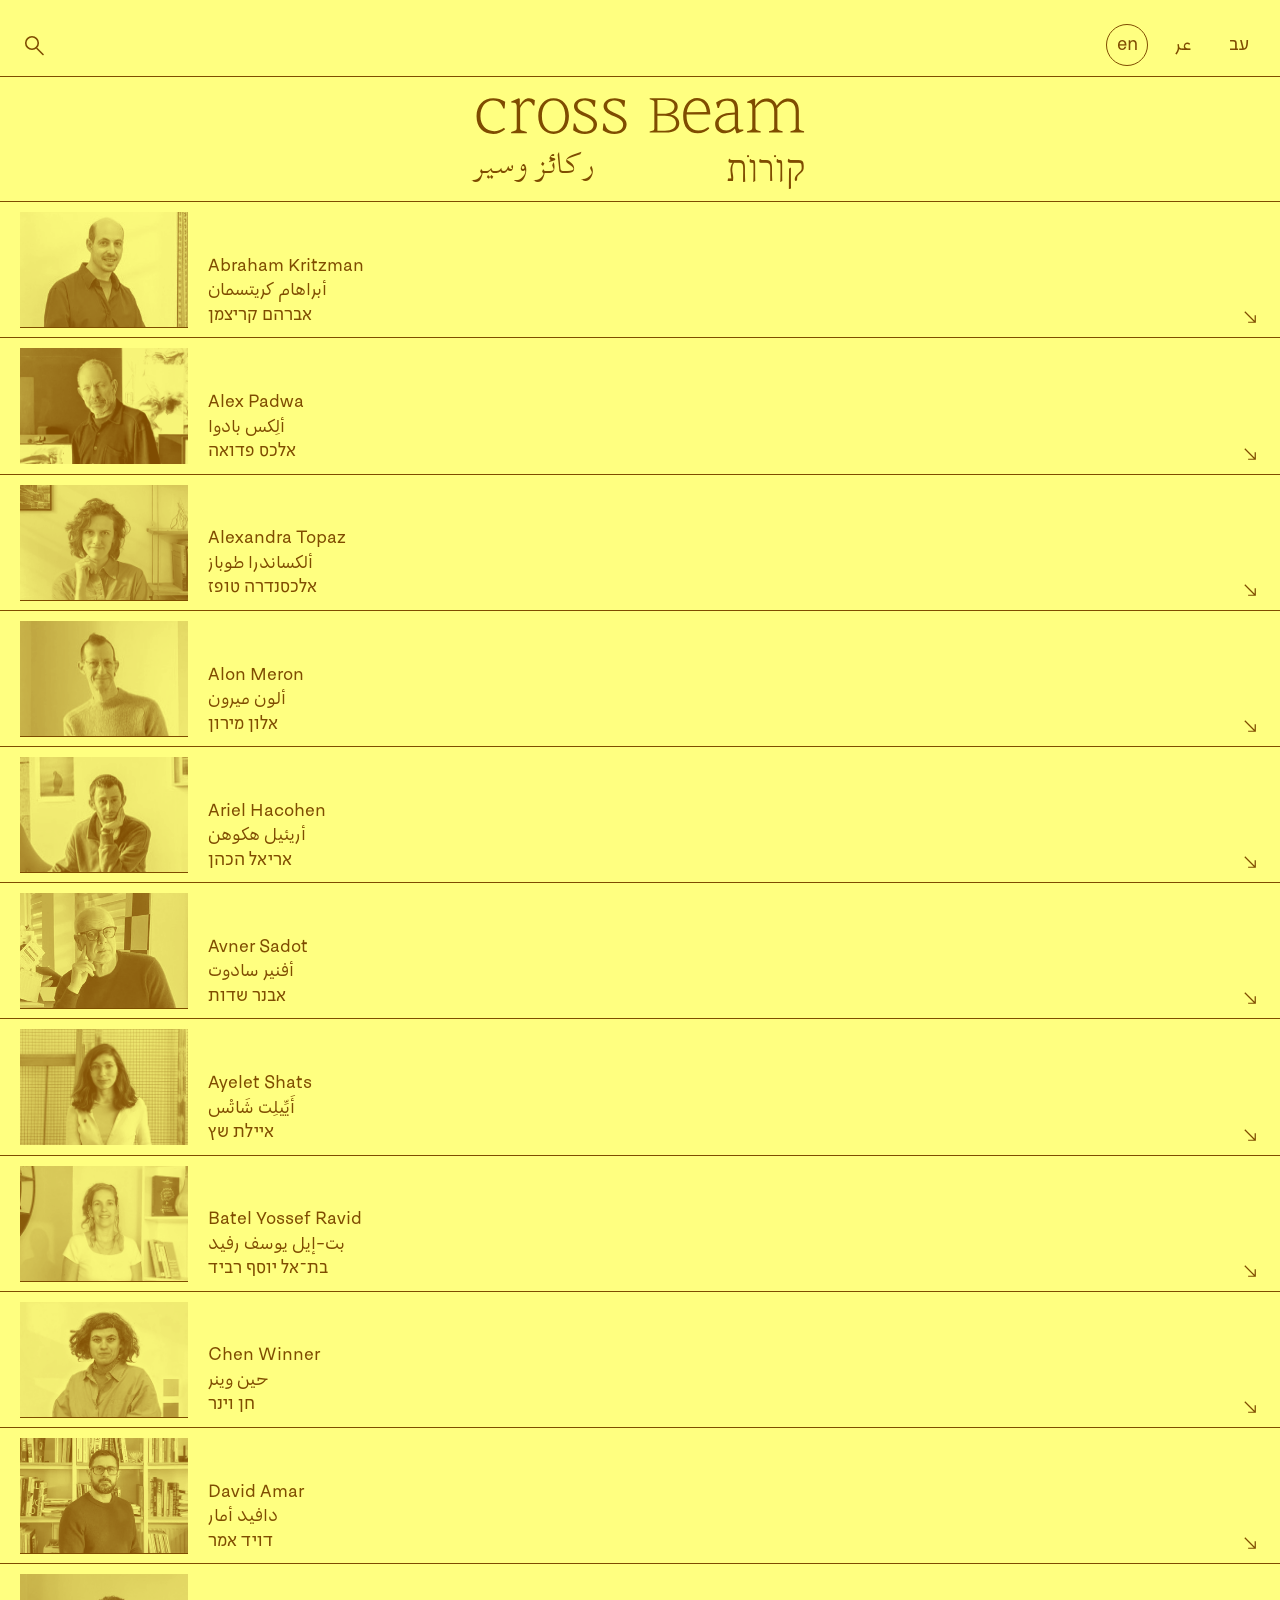
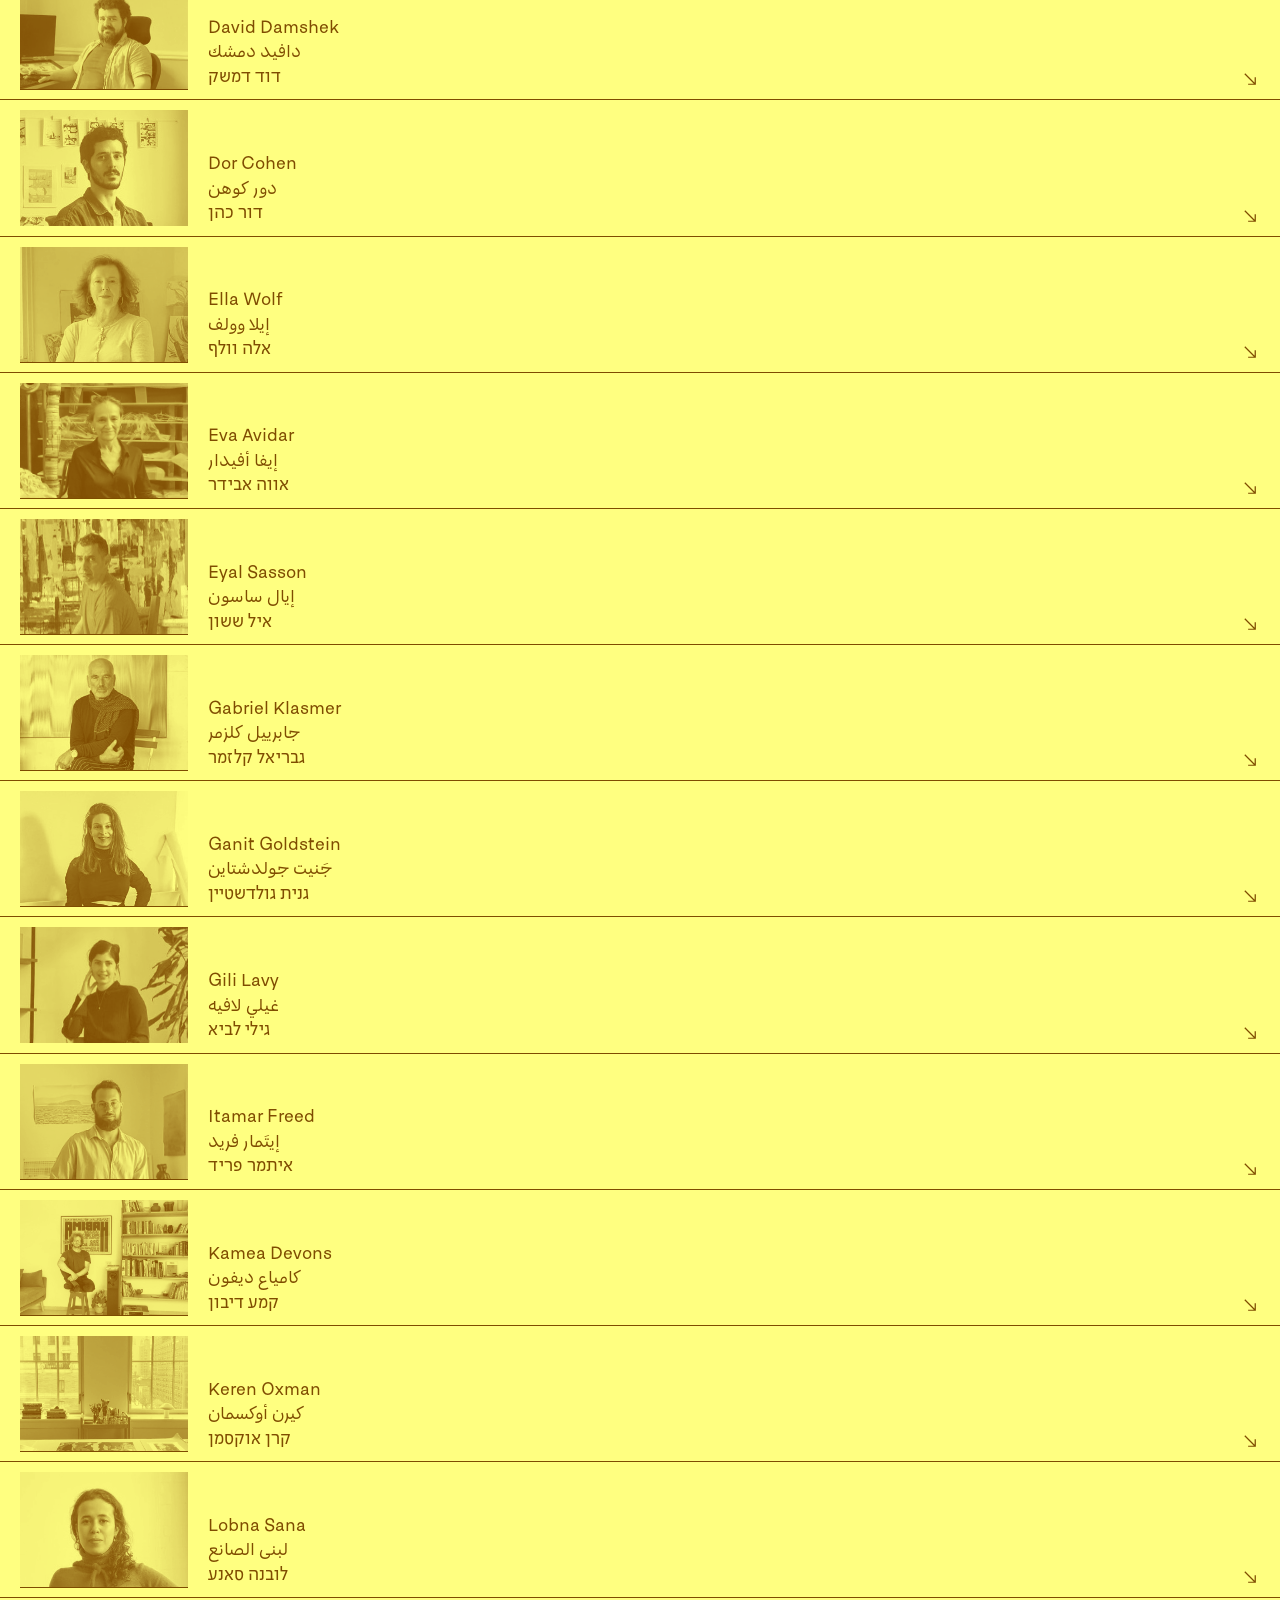
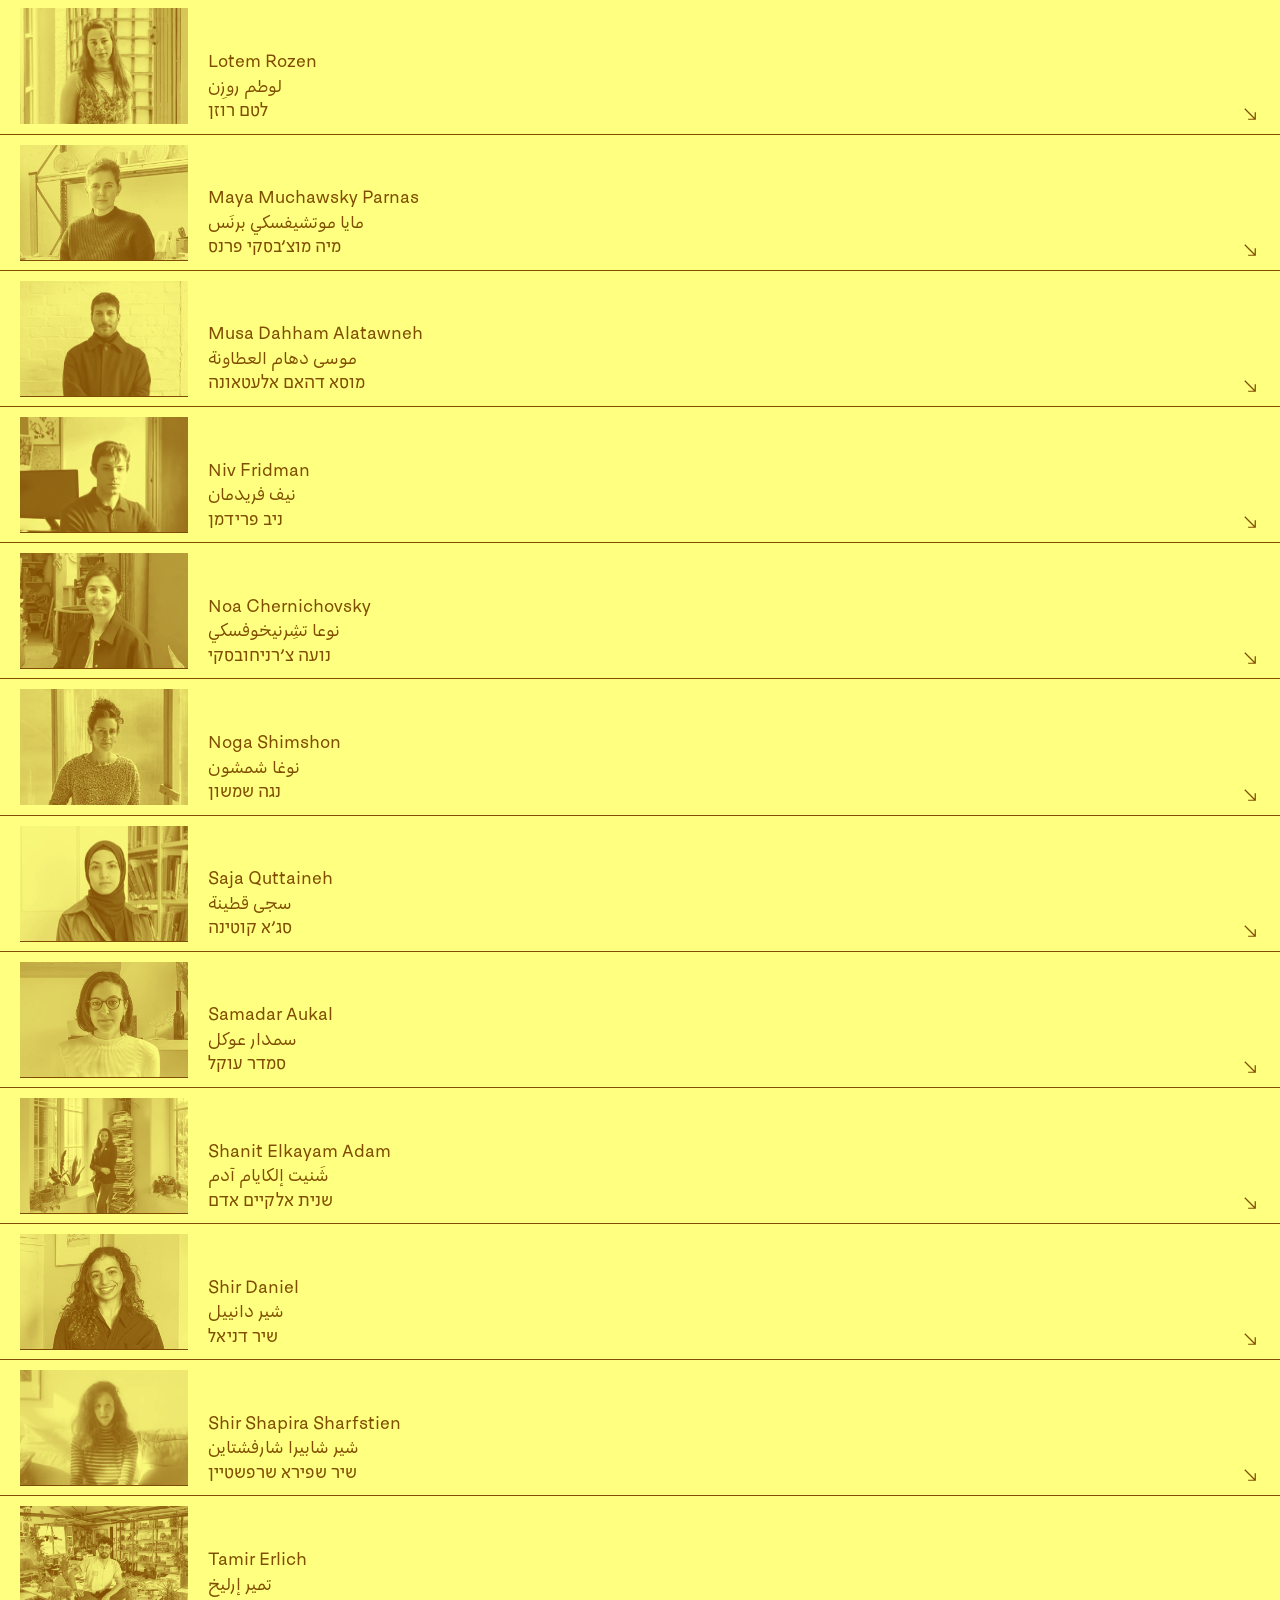
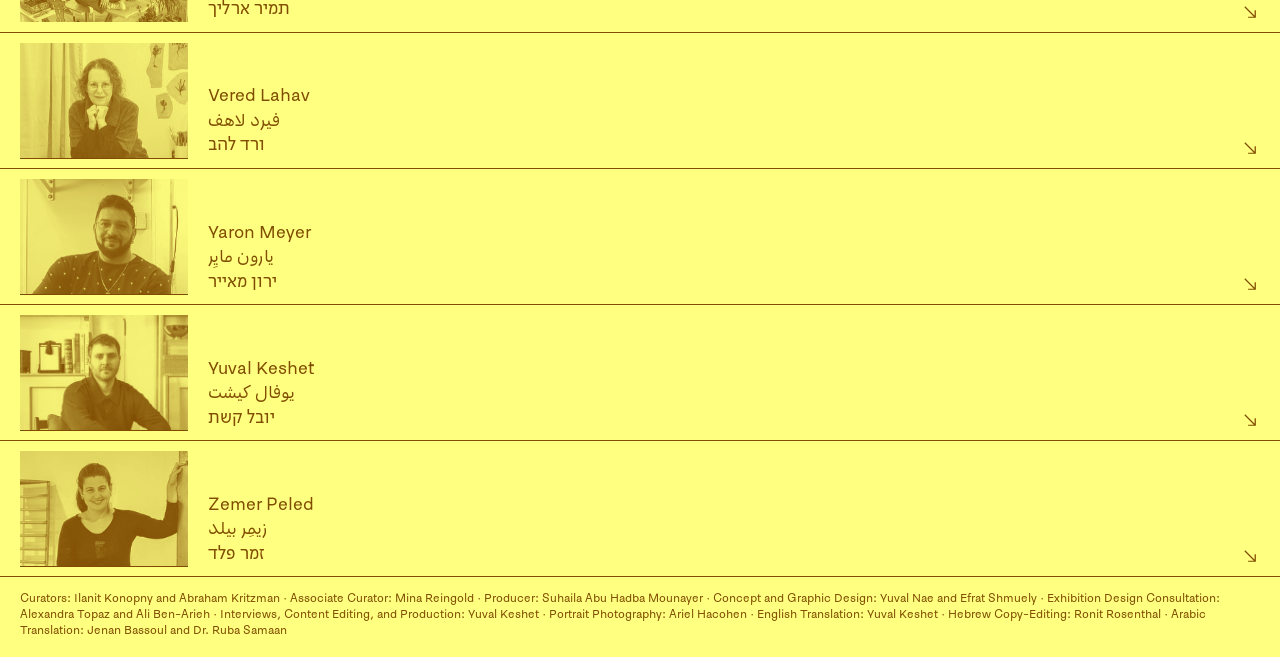
==== commit 0ecddb4c: "Refine gallery, index card tint, and footer credits - Index card photos are black and white with a b" ====
--- a/index.html
+++ b/index.html
@@ -8,6 +8,17 @@
     <link rel="stylesheet" href="css/styles.css" />
   </head>
   <body>
+    <svg class="filters" width="0" height="0" aria-hidden="true">
+      <filter id="ink-gradient-map" color-interpolation-filters="sRGB" x="0" y="0" width="100%" height="100%">
+        <feColorMatrix in="SourceGraphic" type="matrix" result="gray" values="0.2126 0.7152 0.0722 0 0  0.2126 0.7152 0.0722 0 0  0.2126 0.7152 0.0722 0 0  0.2126 0.7152 0.0722 0 0" />
+        <feComponentTransfer in="gray">
+          <feFuncR type="linear" slope="0" intercept="0.498039" />
+          <feFuncG type="linear" slope="0" intercept="0.298039" />
+          <feFuncB type="linear" slope="0" intercept="0" />
+          <feFuncA type="table" tableValues="1 0" />
+        </feComponentTransfer>
+      </filter>
+    </svg>
     <a class="skip-link" href="#main">Skip to content</a>
     <header class="site-header">
       <div class="header-start" id="header-start"></div>
--- a/css/styles.css
+++ b/css/styles.css
@@ -61,6 +61,8 @@
 
 a { color: inherit; text-decoration: none; }
 
+.filters { position: absolute; width: 0; height: 0; overflow: hidden; }
+
 .skip-link {
   position: absolute;
   left: 1rem;
@@ -179,12 +181,13 @@
 
 .title-en {
   margin: 0;
-  font-family: var(--sentient);
-  font-weight: 200;
-  font-size: min(66px, calc((100vw - 40px) / 5.1));
-  line-height: 0.78;
-  letter-spacing: -0.03em;
-  text-align: center;
+  line-height: 0;
+}
+
+.title-logo {
+  width: min(332px, calc(100vw - 40px));
+  height: auto;
+  margin: 0 auto;
 }
 
 .title-row {
@@ -232,14 +235,20 @@
   min-width: 0;
 }
 
-.card img {
+.filters { position: absolute; width: 0; height: 0; }
+
+.card-photo {
+  flex: none;
   width: clamp(88px, 28vw, 140px);
   aspect-ratio: 140 / 96;
-  height: auto;
+}
+
+.card-photo img {
+  width: 100%;
+  height: 100%;
   object-fit: cover;
   object-position: center;
-  flex: none;
-  background: #f3e7c4;
+  filter: url("#ink-gradient-map");
 }
 
 .names { display: flex; flex-direction: column; gap: 2px; min-width: 0; }
@@ -323,21 +332,21 @@
 .gallery {
   position: relative;
   direction: ltr;
+  margin: 0;
   border-bottom: 1px solid var(--ink);
   padding: 20px 0 28px;
 }
 
 .gallery-viewport {
-  margin-inline: 36px;
+  margin-inline: 25px;
   overflow: hidden;
-  aspect-ratio: 4 / 5;
-  max-height: 82vh;
   touch-action: pan-y;
   background: var(--paper);
 }
 
 .gallery-track {
   display: flex;
+  align-items: center;
   height: 100%;
   will-change: transform;
 }
@@ -345,11 +354,8 @@
 .gallery-track img {
   flex: 0 0 100%;
   width: 100%;
-  height: 100%;
+  height: auto;
   max-width: none;
-  max-height: none;
-  object-fit: contain;
-  object-position: center;
   user-select: none;
   -webkit-user-drag: none;
 }
@@ -382,6 +388,6 @@
 }
 
 @media (min-width: 720px) {
-  .card img { width: 168px; }
+  .card-photo { width: 168px; }
   .portrait-wrap img { height: 320px; }
 }
